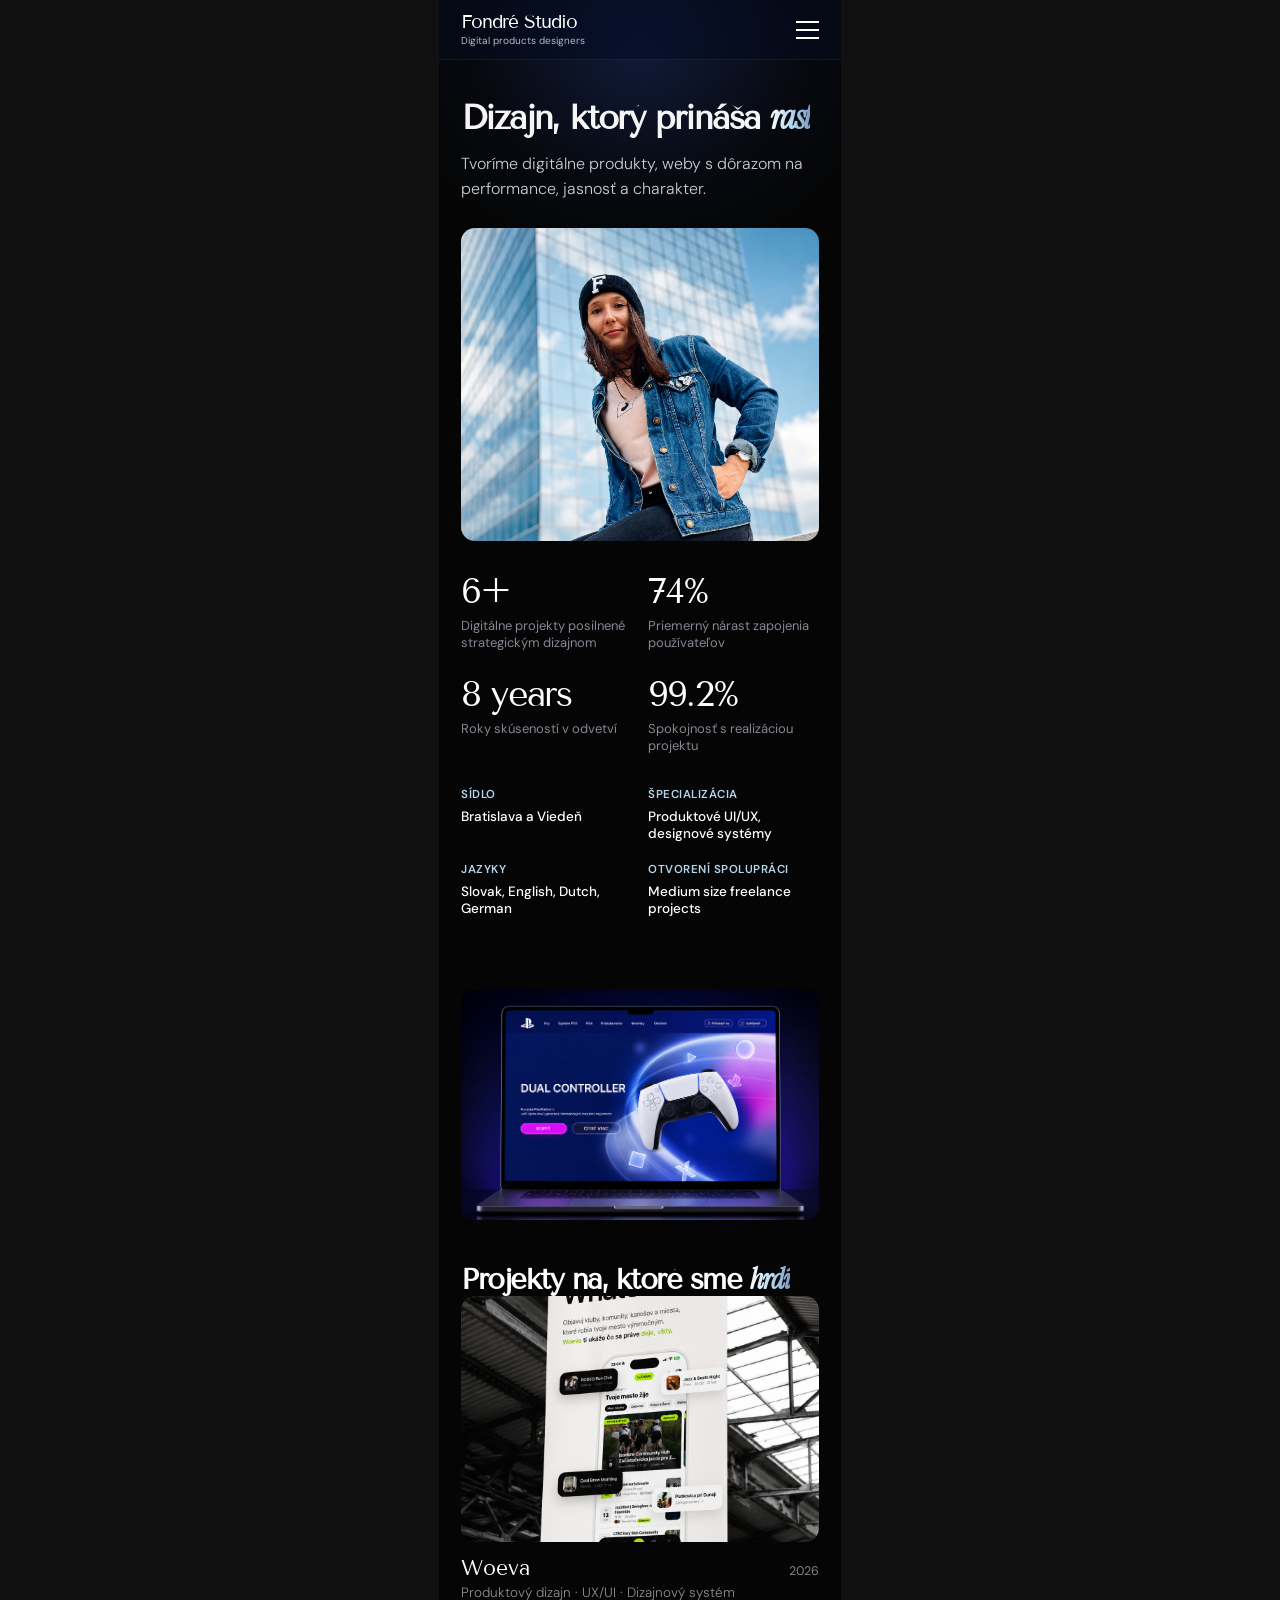
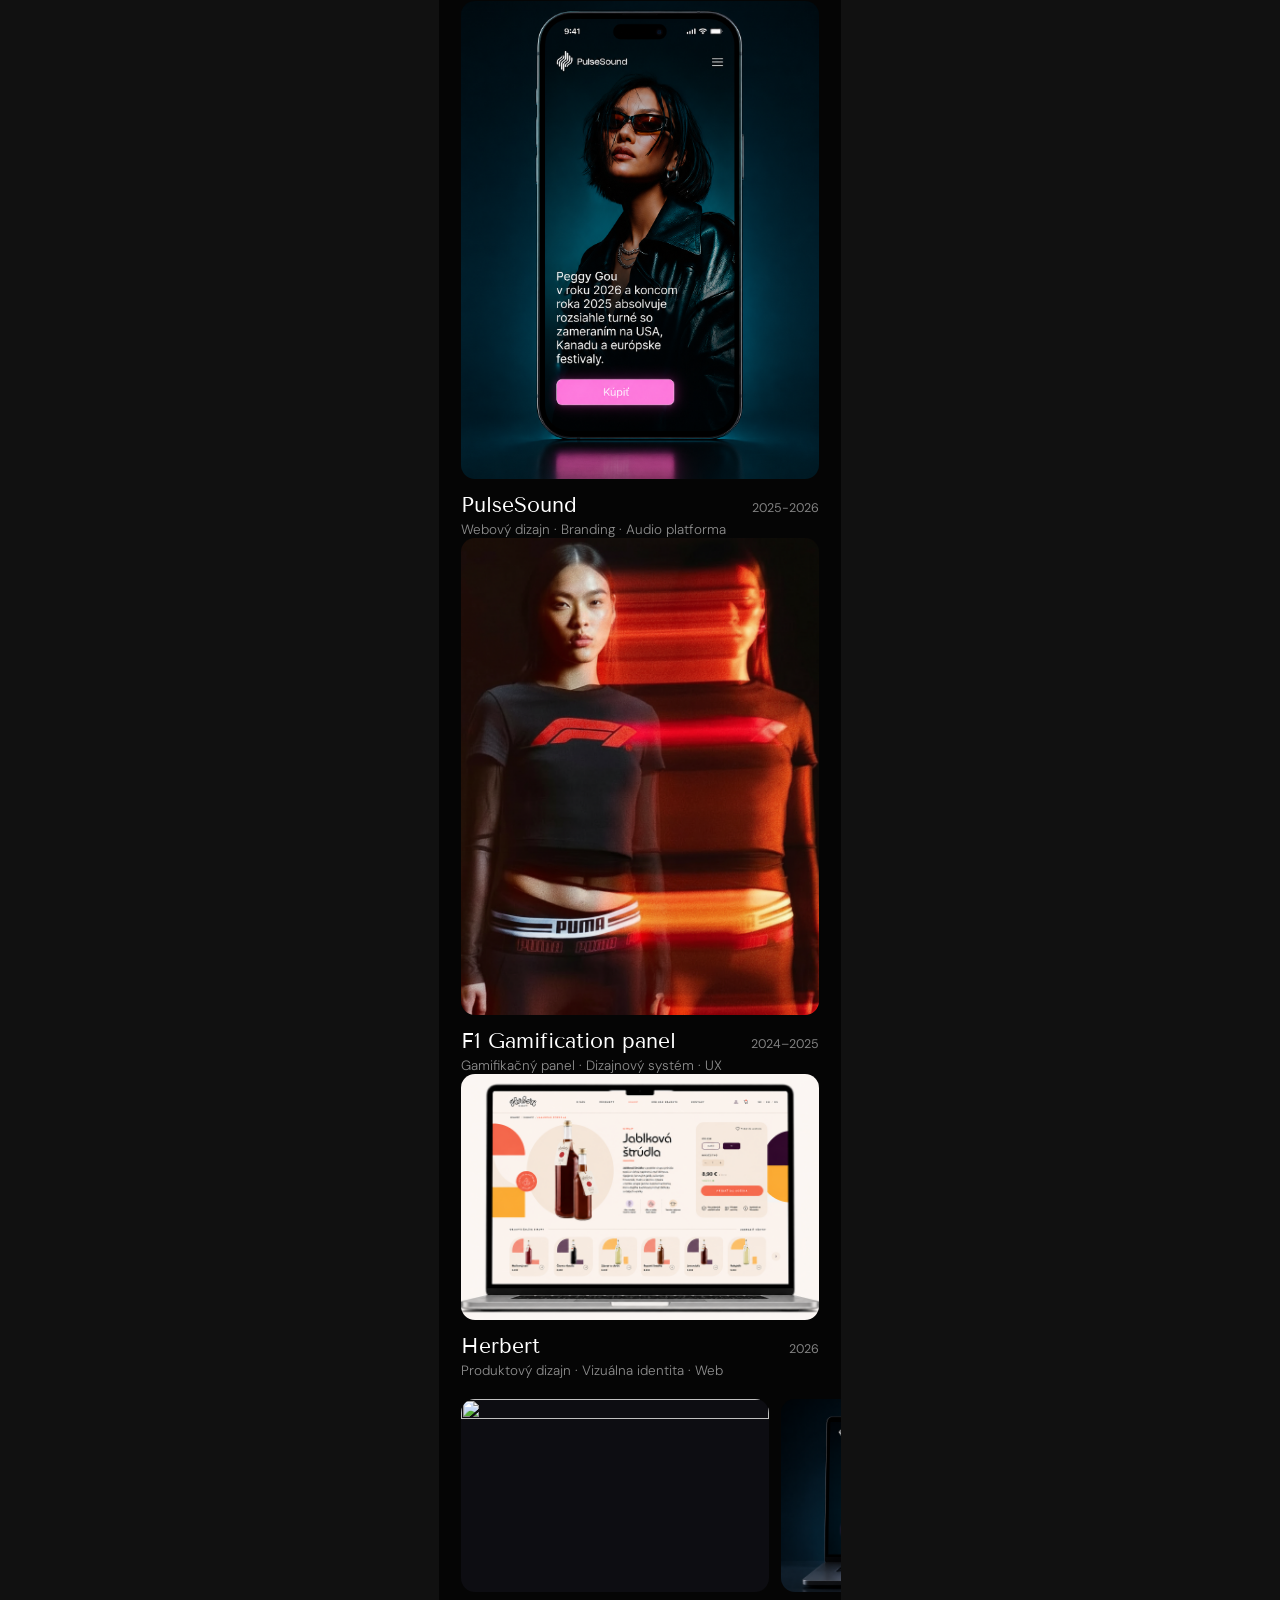
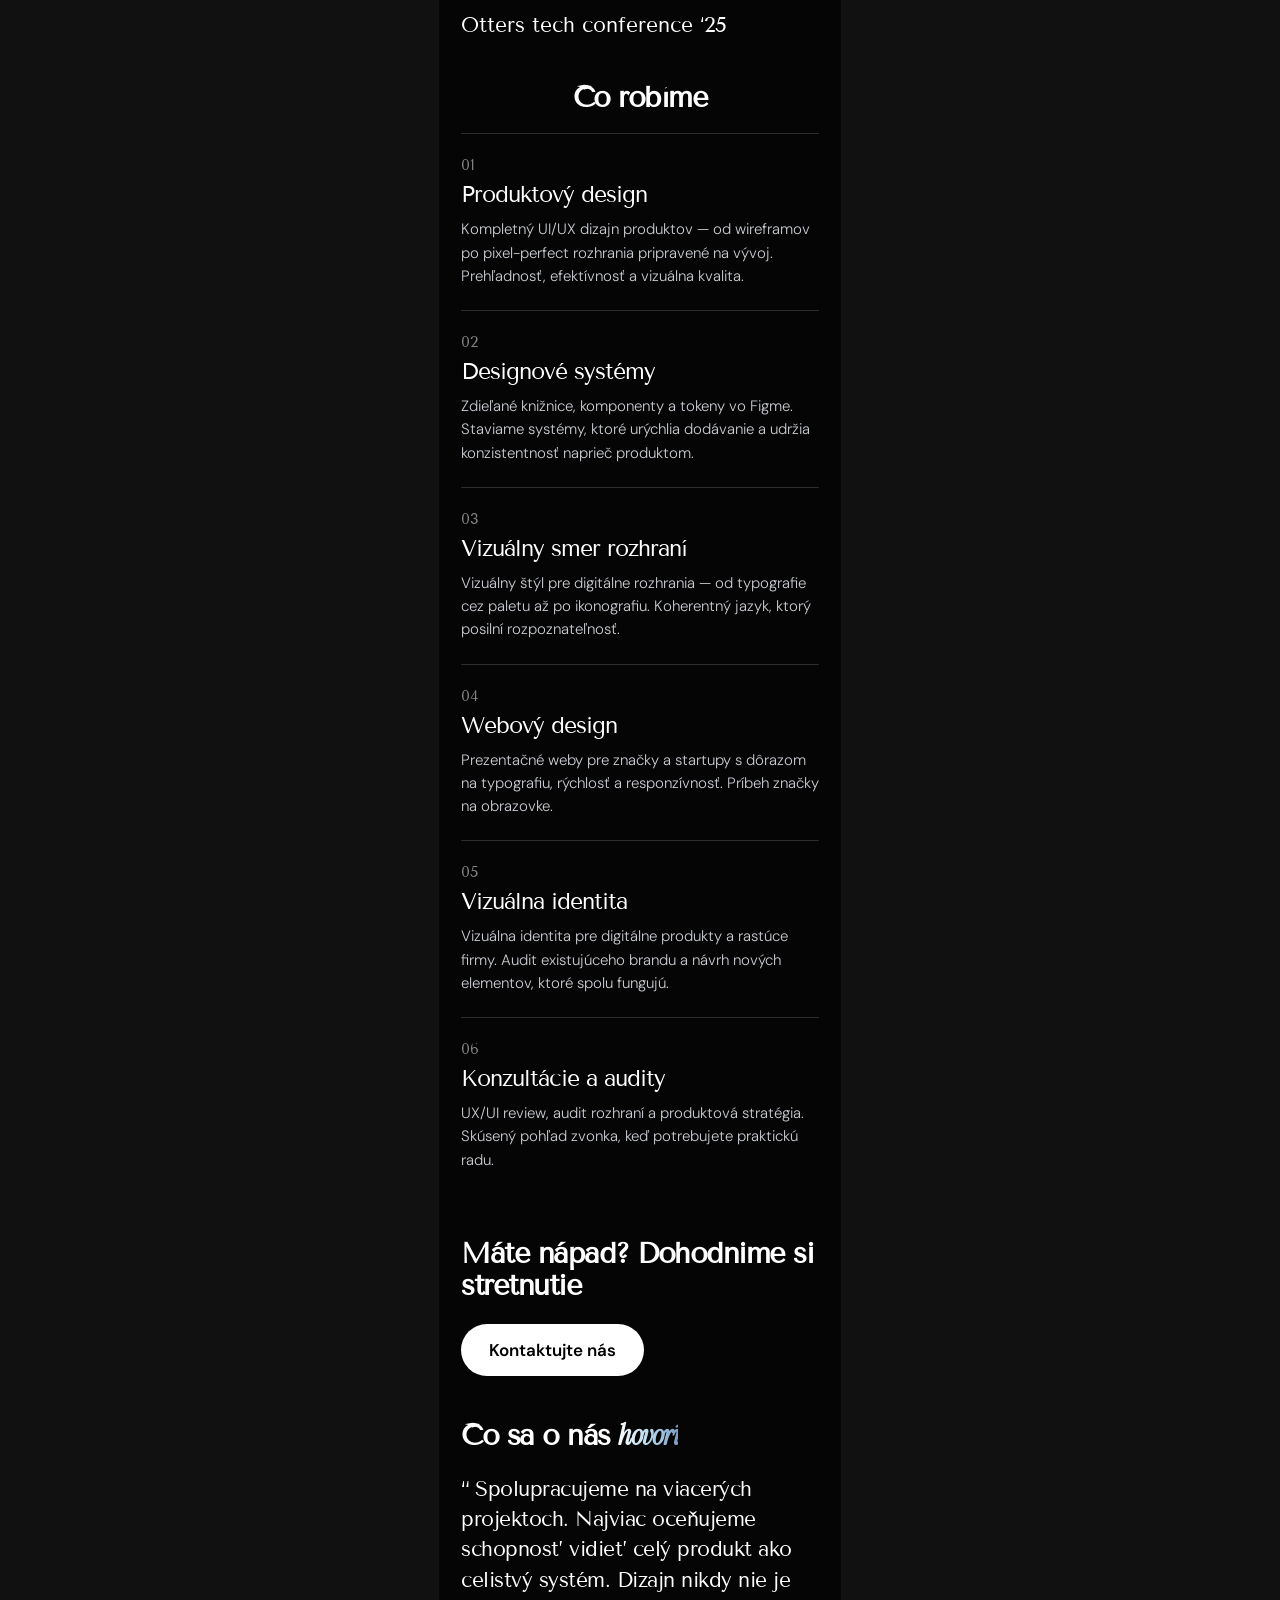
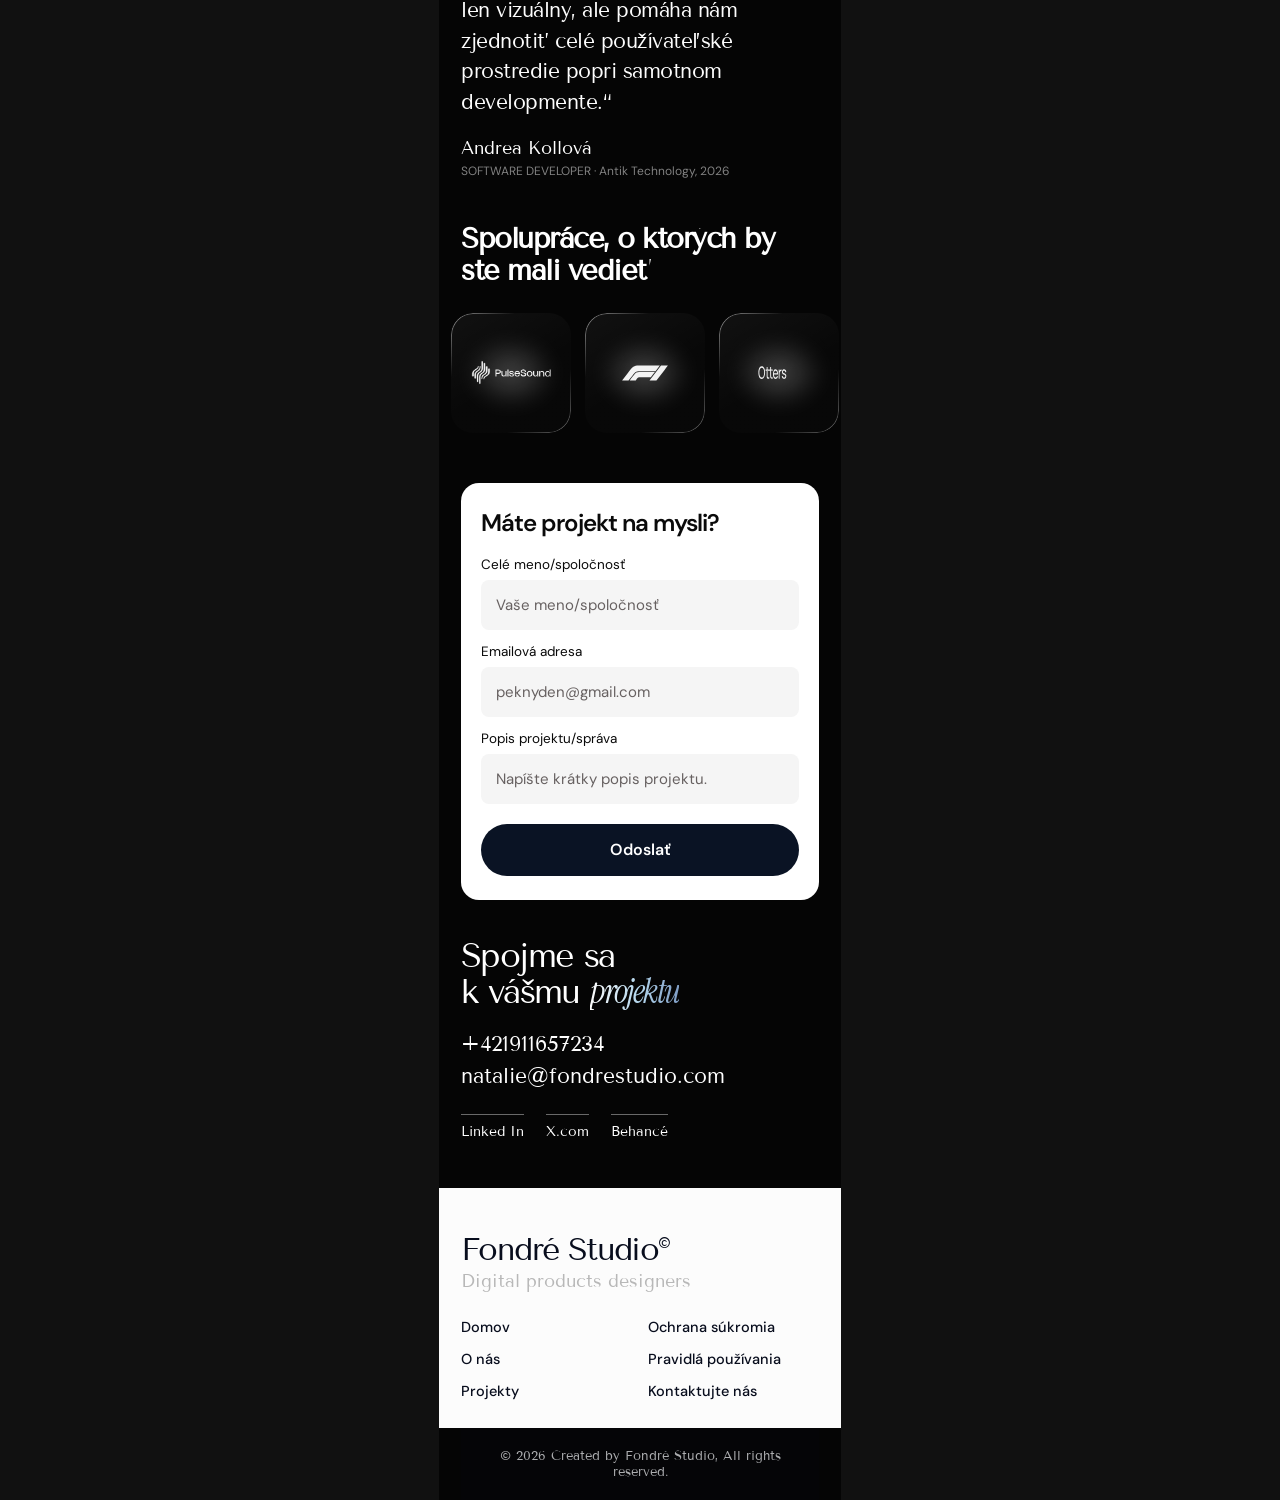
==== m-home.html @ 281edc8a "Fix footer black gradient + triangle (match base bg to glow edge #080d1d); add 5 standalone mobile s" ====
<!doctype html>
<html lang="sk"><head>
<meta charset="utf-8" /><title>Hlavný page — mobile</title>
<link rel="stylesheet" href="mframe.css">
</head><body>
<div class="mframe" id="cap">

  <div class="mnav">
    <a class="mnav-logo" href="#"><b>Fondré Studio</b><small>Digital products designers</small></a>
    <button class="mnav-burger"><span></span><span></span><span></span></button>
  </div>

  <div class="m-wrap">
    <section class="m-hero m-sec">
      <h1 class="m-h1">Dizajn, ktorý prináša <span class="m-grad">rast</span></h1>
      <p class="m-lead">Tvoríme digitálne produkty, weby s dôrazom na performance, jasnosť a charakter.</p>
      <img class="m-hero-photo" src="assets/hero_foto.png" alt="" style="object-position:60% 50%">
      <div class="m-stats">
        <div class="m-stat"><div class="num">6+</div><div class="lbl">Digitálne projekty posilnené strategickým dizajnom</div></div>
        <div class="m-stat"><div class="num">74%</div><div class="lbl">Priemerný nárast zapojenia používateľov</div></div>
        <div class="m-stat"><div class="num">8 years</div><div class="lbl">Roky skúseností v odvetví</div></div>
        <div class="m-stat"><div class="num">99.2%</div><div class="lbl">Spokojnosť s realizáciou projektu</div></div>
      </div>
      <div class="m-facts">
        <div><div class="k">SÍDLO</div><div class="v">Bratislava a Viedeň</div></div>
        <div><div class="k">ŠPECIALIZÁCIA</div><div class="v">Produktové UI/UX, designové systémy</div></div>
        <div><div class="k">JAZYKY</div><div class="v">Slovak, English, Dutch, German</div></div>
        <div><div class="k">OTVORENÍ SPOLUPRÁCI</div><div class="v">Medium size freelance projects</div></div>
      </div>
    </section>

    <section class="m-sec" style="padding-top:0">
      <div class="m-proj"><div class="media" style="aspect-ratio:1754/1134"><img src="assets/proj_bg_rect7.png" alt=""></div></div>
    </section>

    <section class="m-sec" style="padding-top:0">
      <h2 class="m-h2">Projekty na, ktoré sme <span class="m-grad">hrdí</span></h2>
      <a class="m-proj"><div class="media"><img src="assets/proj_rect19.png" alt=""></div>
        <div class="row"><span class="ttl">Woeva</span><span class="yr">2026</span></div><div class="sub">Produktový dizajn · UX/UI · Dizajnový systém</div></a>
      <a class="m-proj tall"><div class="media"><img src="assets/proj_rect8.png" alt=""></div>
        <div class="row"><span class="ttl">PulseSound</span><span class="yr">2025-2026</span></div><div class="sub">Webový dizajn · Branding · Audio platforma</div></a>
      <a class="m-proj tall"><div class="media"><img src="assets/proj_woeva2.png" alt=""></div>
        <div class="row"><span class="ttl">F1 Gamification panel</span><span class="yr">2024–2025</span></div><div class="sub">Gamifikačný panel · Dizajnový systém · UX</div></a>
      <a class="m-proj"><div class="media"><img src="assets/proj_rect9.png" alt=""></div>
        <div class="row"><span class="ttl">Herbert</span><span class="yr">2026</span></div><div class="sub">Produktový dizajn · Vizuálna identita · Web</div></a>
      <div class="m-slider">
        <div class="m-slide"><img src="assets/carousel_1.png" alt=""></div>
        <div class="m-slide"><img src="assets/carousel_2.png" alt=""></div>
        <div class="m-slide"><img src="assets/carousel_3.png" alt=""></div>
      </div>
      <div class="m-proj" style="margin-top:14px"><div class="row"><span class="ttl">Otters tech conference ‘25</span></div></div>
    </section>

    <section class="m-sec" style="padding-top:0">
      <h2 class="m-h2" style="text-align:center">Čo robíme</h2>
      <div style="margin-top:20px">
        <div class="m-serv"><div class="no">01</div><h4>Produktový design</h4><p>Kompletný UI/UX dizajn produktov — od wireframov po pixel-perfect rozhrania pripravené na vývoj. Prehľadnosť, efektívnosť a vizuálna kvalita.</p></div>
        <div class="m-serv"><div class="no">02</div><h4>Designové systémy</h4><p>Zdieľané knižnice, komponenty a tokeny vo Figme. Staviame systémy, ktoré urýchlia dodávanie a udržia konzistentnosť naprieč produktom.</p></div>
        <div class="m-serv"><div class="no">03</div><h4>Vizuálny smer rozhraní</h4><p>Vizuálny štýl pre digitálne rozhrania — od typografie cez paletu až po ikonografiu. Koherentný jazyk, ktorý posilní rozpoznateľnosť.</p></div>
        <div class="m-serv"><div class="no">04</div><h4>Webový design</h4><p>Prezentačné weby pre značky a startupy s dôrazom na typografiu, rýchlosť a responzívnosť. Príbeh značky na obrazovke.</p></div>
        <div class="m-serv"><div class="no">05</div><h4>Vizuálna identita</h4><p>Vizuálna identita pre digitálne produkty a rastúce firmy. Audit existujúceho brandu a návrh nových elementov, ktoré spolu fungujú.</p></div>
        <div class="m-serv"><div class="no">06</div><h4>Konzultácie a audity</h4><p>UX/UI review, audit rozhraní a produktová stratégia. Skúsený pohľad zvonka, keď potrebujete praktickú radu.</p></div>
      </div>
    </section>

    <section class="m-sec" style="padding-top:0">
      <h2 class="m-h2">Máte nápad? Dohodnime si stretnutie</h2>
      <a class="m-cta">Kontaktujte nás</a>
    </section>

    <section class="m-sec" style="padding-top:0">
      <h2 class="m-h2">Čo sa o nás <span class="m-grad">hovorí</span></h2>
      <div class="m-quote">“ Spolupracujeme na viacerých projektoch. Najviac oceňujeme schopnosť vidieť celý produkt ako celistvý systém. Dizajn nikdy nie je len vizuálny, ale pomáha nám zjednotiť celé používateľské prostredie popri samotnom developmente.“</div>
      <div class="m-author">Andrea Kollová</div>
      <div class="m-role">SOFTWARE DEVELOPER · Antik Technology, 2026</div>
    </section>

    <section class="m-sec" style="padding-top:0">
      <h2 class="m-h2">Spolupráce, o ktorých by ste mali vedieť</h2>
      <div class="m-marquee"><div class="row">
        <div class="m-mcard"><img src="assets/marquee_pulsesound.png"></div>
        <div class="m-mcard"><img src="assets/f1_logo.svg"></div>
        <div class="m-mcard"><img src="assets/otters_logo.svg"></div>
        <div class="m-mcard"><img src="assets/vector_logo.svg"></div>
        <div class="m-mcard"><img src="assets/frame3751.svg"></div>
      </div></div>
    </section>

    <div class="m-form">
      <h3>Máte projekt na mysli?</h3>
      <label>Celé meno/spoločnosť</label><input value="Vaše meno/spoločnosť">
      <label>Emailová adresa</label><input value="peknyden@gmail.com">
      <label>Popis projektu/správa</label><input value="Napíšte krátky popis projektu.">
      <button>Odoslať</button>
    </div>
    <div class="m-connect">
      <div class="big">Spojme sa<br>k vášmu <span class="m-grad">projektu</span></div>
      <div class="info">+421911657234<br>natalie@fondrestudio.com</div>
      <div class="socials"><span>Linked In</span><span>X.com</span><span>Behancé</span></div>
    </div>
    <div class="m-foot">
      <div class="brand">Fondré Studio<small>©</small></div>
      <div class="tagf">Digital products designers</div>
      <div class="links"><span>Domov</span><span>Ochrana súkromia</span><span>O nás</span><span>Pravidlá používania</span><span>Projekty</span><span>Kontaktujte nás</span></div>
    </div>
    <div class="m-copy">© 2026 Created by Fondré Studio, All rights reserved.</div>
  </div>
</div>
</body></html>
---- mframe.css ----
/* ===== Fondré Studio — standalone mobile frames (iPhone 17, 402px) for Figma capture ===== */
@import url('https://fonts.googleapis.com/css2?family=Tenor+Sans&family=Instrument+Serif:ital@0;1&family=DM+Sans:opsz,wght@9..40,300;9..40,400;9..40,500;9..40,600;9..40,700&family=Inter:wght@400;500&display=swap');
*{margin:0;padding:0;box-sizing:border-box}
body{background:#111;display:flex;justify-content:center}
.mframe{width:402px;position:relative;overflow:hidden;background:#050505;color:#fff;-webkit-font-smoothing:antialiased}
.mframe::before{content:"";position:absolute;top:-110px;left:50%;transform:translateX(-50%);width:150%;height:520px;
  background:radial-gradient(60% 60% at 50% 30%,rgba(30,54,120,.45),rgba(16,27,63,.18) 45%,transparent 72%);pointer-events:none;z-index:0}
.m-wrap{position:relative;z-index:1;padding:0 22px}
.m-sec{padding:44px 0}
.m-eyebrow{font-family:'DM Sans',sans-serif;font-weight:600;font-size:12px;letter-spacing:1px;color:#b3d6ed;text-transform:uppercase;margin-bottom:14px}
.m-h1{font-family:'Tenor Sans',serif;font-size:34px;color:#f5f5f5;letter-spacing:-1.6px;line-height:1.06;overflow-wrap:break-word}
.m-h2{font-family:'Tenor Sans',serif;font-size:29px;color:#fff;letter-spacing:-1.5px;line-height:1.1;overflow-wrap:break-word}
.m-h3{font-family:'Tenor Sans',serif;font-size:22px;color:#fff;letter-spacing:-1px;overflow-wrap:break-word}
.m-lead{font-family:'DM Sans',sans-serif;font-weight:300;color:#c9ccd2;font-size:16px;line-height:1.55;margin-top:16px}
.m-p{font-family:'DM Sans',sans-serif;font-weight:300;color:#d9dada;font-size:15px;line-height:1.6}
.m-grad{font-family:'Instrument Serif',serif;font-style:italic;text-decoration:underline;text-underline-offset:2px;
  background:linear-gradient(90deg,#fdfdfd,#b3d6ed 55%,#7f9dc4);-webkit-background-clip:text;background-clip:text;color:transparent}

/* navbar */
.mnav{display:flex;height:60px;align-items:center;justify-content:space-between;padding:0 22px;position:relative;z-index:3;
  background:rgba(7,12,28,.55);backdrop-filter:blur(16px) saturate(150%);-webkit-backdrop-filter:blur(16px) saturate(150%);border-bottom:1px solid rgba(255,255,255,.07)}
.mnav-logo{display:block;line-height:1;text-decoration:none}
.mnav-logo b{font-family:'Tenor Sans',serif;font-weight:400;font-size:19px;color:#fff;letter-spacing:-1px;display:block}
.mnav-logo small{font-family:'DM Sans',sans-serif;font-size:10px;color:#b8b8b8}
.mnav-burger{width:34px;height:34px;background:none;border:none;display:flex;flex-direction:column;justify-content:center;align-items:flex-end;gap:6px}
.mnav-burger span{display:block;height:2px;width:23px;background:#fff}

/* hero */
.m-hero{padding-top:40px}
.m-hero-photo{width:100%;aspect-ratio:709/620;object-fit:cover;border-radius:14px;margin-top:26px;display:block}
.m-stats{display:grid;grid-template-columns:1fr 1fr;gap:24px 16px;margin-top:32px}
.m-stat .num{font-family:'Tenor Sans',serif;font-size:36px;color:#fff;letter-spacing:-1.8px;line-height:1}
.m-stat .lbl{font-family:'DM Sans',sans-serif;font-size:13px;color:#848792;line-height:1.35;margin-top:8px}
.m-facts{display:grid;grid-template-columns:1fr 1fr;gap:20px 16px;margin-top:32px}
.m-facts .k{font-family:'DM Sans',sans-serif;font-weight:600;font-size:11.5px;color:#b3d6ed;letter-spacing:.5px}
.m-facts .v{font-family:'DM Sans',sans-serif;font-weight:500;font-size:13.5px;color:#fff;margin-top:6px}

/* project cards */
.m-proj{margin-top:44px}
.m-proj:first-of-type{margin-top:28px}
.m-proj .media{width:100%;border-radius:14px;overflow:hidden;background:#0d0d12;aspect-ratio:16/11}
.m-proj.tall .media{aspect-ratio:3/4}
.m-proj .media img{width:100%;height:100%;object-fit:cover;display:block}
.m-proj .row{display:flex;justify-content:space-between;align-items:baseline;margin-top:13px;gap:12px}
.m-proj .ttl{font-family:'Tenor Sans',serif;font-size:21px;color:#fff}
.m-proj .yr{font-family:'DM Sans',sans-serif;font-size:12.5px;color:rgba(255,255,255,.5);white-space:nowrap}
.m-proj .sub{font-family:'DM Sans',sans-serif;font-weight:300;font-size:13.5px;color:rgba(255,255,255,.55);margin-top:3px}

/* slider */
.m-slider{display:flex;gap:12px;overflow-x:auto;margin:20px -22px 0;padding:0 22px 6px}
.m-slide{flex:0 0 86%;border-radius:14px;overflow:hidden;background:#0d0d12}
.m-slide img{width:100%;display:block;aspect-ratio:16/10;object-fit:cover}

/* chips */
.m-chips{display:flex;gap:10px;flex-wrap:wrap;margin-top:22px}
.m-chip{font-family:'DM Sans',sans-serif;font-weight:500;font-size:15px;padding:9px 18px;border:1px solid rgba(255,255,255,.5);border-radius:30px;color:#fff;background:transparent}
.m-chip.on{background:#fff;color:#0a1324;border-color:#fff}

/* services */
.m-serv{border-top:1px solid rgba(255,255,255,.16);padding:22px 0}
.m-serv .no{font-family:'Tenor Sans',serif;font-size:15px;color:rgba(255,255,255,.5)}
.m-serv h4{font-family:'Tenor Sans',serif;font-weight:400;font-size:23px;color:#fff;letter-spacing:-1px;margin:6px 0 10px}
.m-serv p{font-family:'DM Sans',sans-serif;font-weight:300;font-size:15px;color:#c9ccd2;line-height:1.55}

/* cta / quote / tags */
.m-cta{display:inline-flex;align-items:center;justify-content:center;background:#fff;color:#000;font-family:'DM Sans',sans-serif;font-weight:600;font-size:17px;border-radius:30px;padding:15px 28px;margin-top:22px;text-decoration:none}
.m-quote{font-family:'Tenor Sans',serif;font-size:21px;color:#fdfdfd;line-height:1.45;letter-spacing:-.5px;margin-top:22px}
.m-author{font-family:'Tenor Sans',serif;font-size:18px;color:#fff;margin-top:20px}
.m-role{font-family:'DM Sans',sans-serif;font-size:12px;color:rgba(253,253,253,.5);margin-top:4px}
.m-tags{display:flex;flex-wrap:wrap;gap:9px;margin-top:16px}
.tag{display:inline-flex;align-items:center;padding:8px 15px;border:1px solid rgba(255,255,255,.2);border-radius:20px;font-family:'DM Sans',sans-serif;font-size:15px;color:#fff}

/* marquee (static row) */
.m-marquee{overflow:hidden;margin:26px -22px 0}
.m-marquee .row{display:flex;gap:14px;padding-left:12px}
.m-mcard{position:relative;width:120px;height:120px;border-radius:22px;flex:0 0 auto;display:flex;align-items:center;justify-content:center;overflow:hidden;
  background:linear-gradient(150deg,rgba(255,255,255,.05),rgba(255,255,255,.012) 55%)}
.m-mcard::after{content:"";position:absolute;left:50%;top:50%;width:92px;height:70px;transform:translate(-50%,-50%);border-radius:50%;
  background:radial-gradient(ellipse,rgba(255,255,255,.26),transparent 70%);filter:blur(10px)}
.m-mcard::before{content:"";position:absolute;inset:0;border-radius:inherit;padding:1px;
  background:linear-gradient(135deg,rgba(255,255,255,.55) 0%,rgba(255,255,255,0) 27%,rgba(255,255,255,0) 73%,rgba(255,255,255,.4) 100%);
  -webkit-mask:linear-gradient(#000 0 0) content-box,linear-gradient(#000 0 0);-webkit-mask-composite:xor;mask-composite:exclude}
.m-mcard img{position:relative;z-index:1;max-width:80px;max-height:28px;object-fit:contain;opacity:.95}

/* experience rows */
.m-exp{margin-top:16px}
.m-exp .r{display:flex;justify-content:space-between;gap:12px;padding:11px 0;border-bottom:1px solid rgba(255,255,255,.14);font-family:'Inter',sans-serif;font-size:13.5px}
.m-exp .r:first-child{border-top:1px solid rgba(255,255,255,.14)}
.m-exp .r span:first-child{color:rgba(255,255,255,.85)}
.m-exp .r span:last-child{color:rgba(255,255,255,.45);white-space:nowrap;text-align:right}

/* offline grid */
.m-offline{display:grid;grid-template-columns:1fr 1fr;gap:14px;margin-top:22px}
.m-offline figure{margin:0}
.m-offline img{width:100%;aspect-ratio:366/455;object-fit:cover;border-radius:12px;display:block}
.m-offline figcaption{font-family:'Tenor Sans',serif;font-size:16px;color:#fff;margin-top:9px}

/* contact form */
.m-form{background:#fff;border-radius:18px;padding:24px 20px;margin-top:6px}
.m-form h3{font-family:'DM Sans',sans-serif;font-weight:600;font-size:24px;color:#0a0a0a;letter-spacing:-1px;margin-bottom:18px}
.m-form label{display:block;font-family:'DM Sans',sans-serif;font-size:13.5px;color:#0a0a0a;margin:13px 0 7px}
.m-form input{width:100%;height:50px;background:#f5f5f5;border:none;border-radius:8px;padding:0 15px;font-family:'DM Sans',sans-serif;font-size:15px;color:#676161}
.m-form button{width:100%;height:52px;background:#0a1324;color:#fff;border:none;border-radius:26px;font-family:'DM Sans',sans-serif;font-weight:600;font-size:16px;margin-top:20px}
.m-connect{margin-top:38px}
.m-connect .big{font-family:'Tenor Sans',serif;font-size:34px;color:#fff;letter-spacing:-1.6px;line-height:1.05}
.m-connect .info{font-family:'Tenor Sans',serif;font-size:21px;color:#fff;margin-top:20px;line-height:1.5}
.m-connect .socials{display:flex;gap:22px;margin-top:22px}
.m-connect .socials span{font-family:'Tenor Sans',serif;font-size:14px;color:#fff;border-top:1px solid rgba(255,255,255,.4);padding-top:8px}
.m-foot{background:#fcfcfc;margin:48px -22px 0;padding:42px 22px 28px;text-align:left}
.m-foot .brand{display:block;font-family:'Tenor Sans',serif;font-size:32px;color:#080d1d;letter-spacing:-1.6px;white-space:nowrap}
.m-foot .brand small{font-size:15px;vertical-align:super}
.m-foot .tagf{font-family:'Tenor Sans',serif;font-size:18px;color:#b8b8b8;margin-top:2px}
.m-foot .links{display:grid;grid-template-columns:1fr 1fr;gap:14px 16px;margin-top:26px}
.m-foot .links span{font-family:'DM Sans',sans-serif;font-weight:500;font-size:14.5px;color:#080d1d}
.m-copy{padding:20px 22px;text-align:center;font-family:'Tenor Sans',serif;font-size:12.5px;color:#adaeb0;background:#050507}
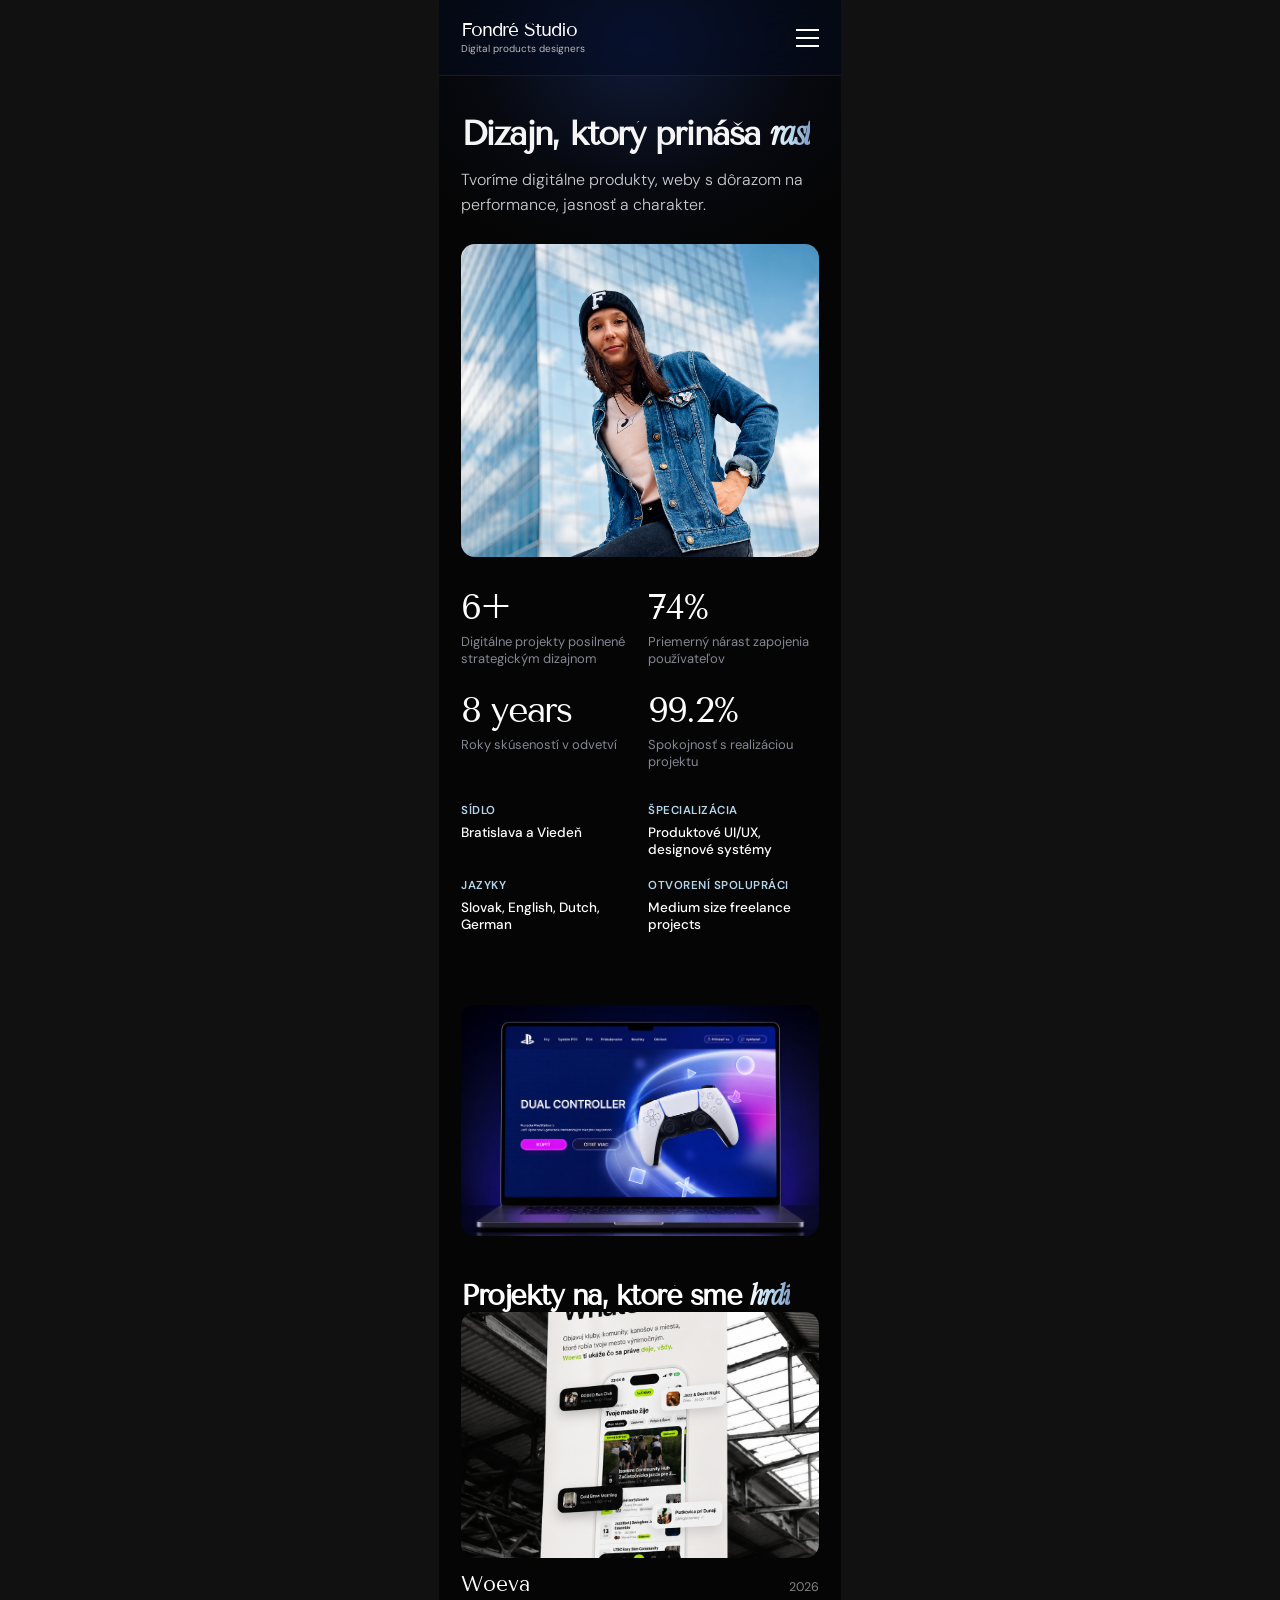
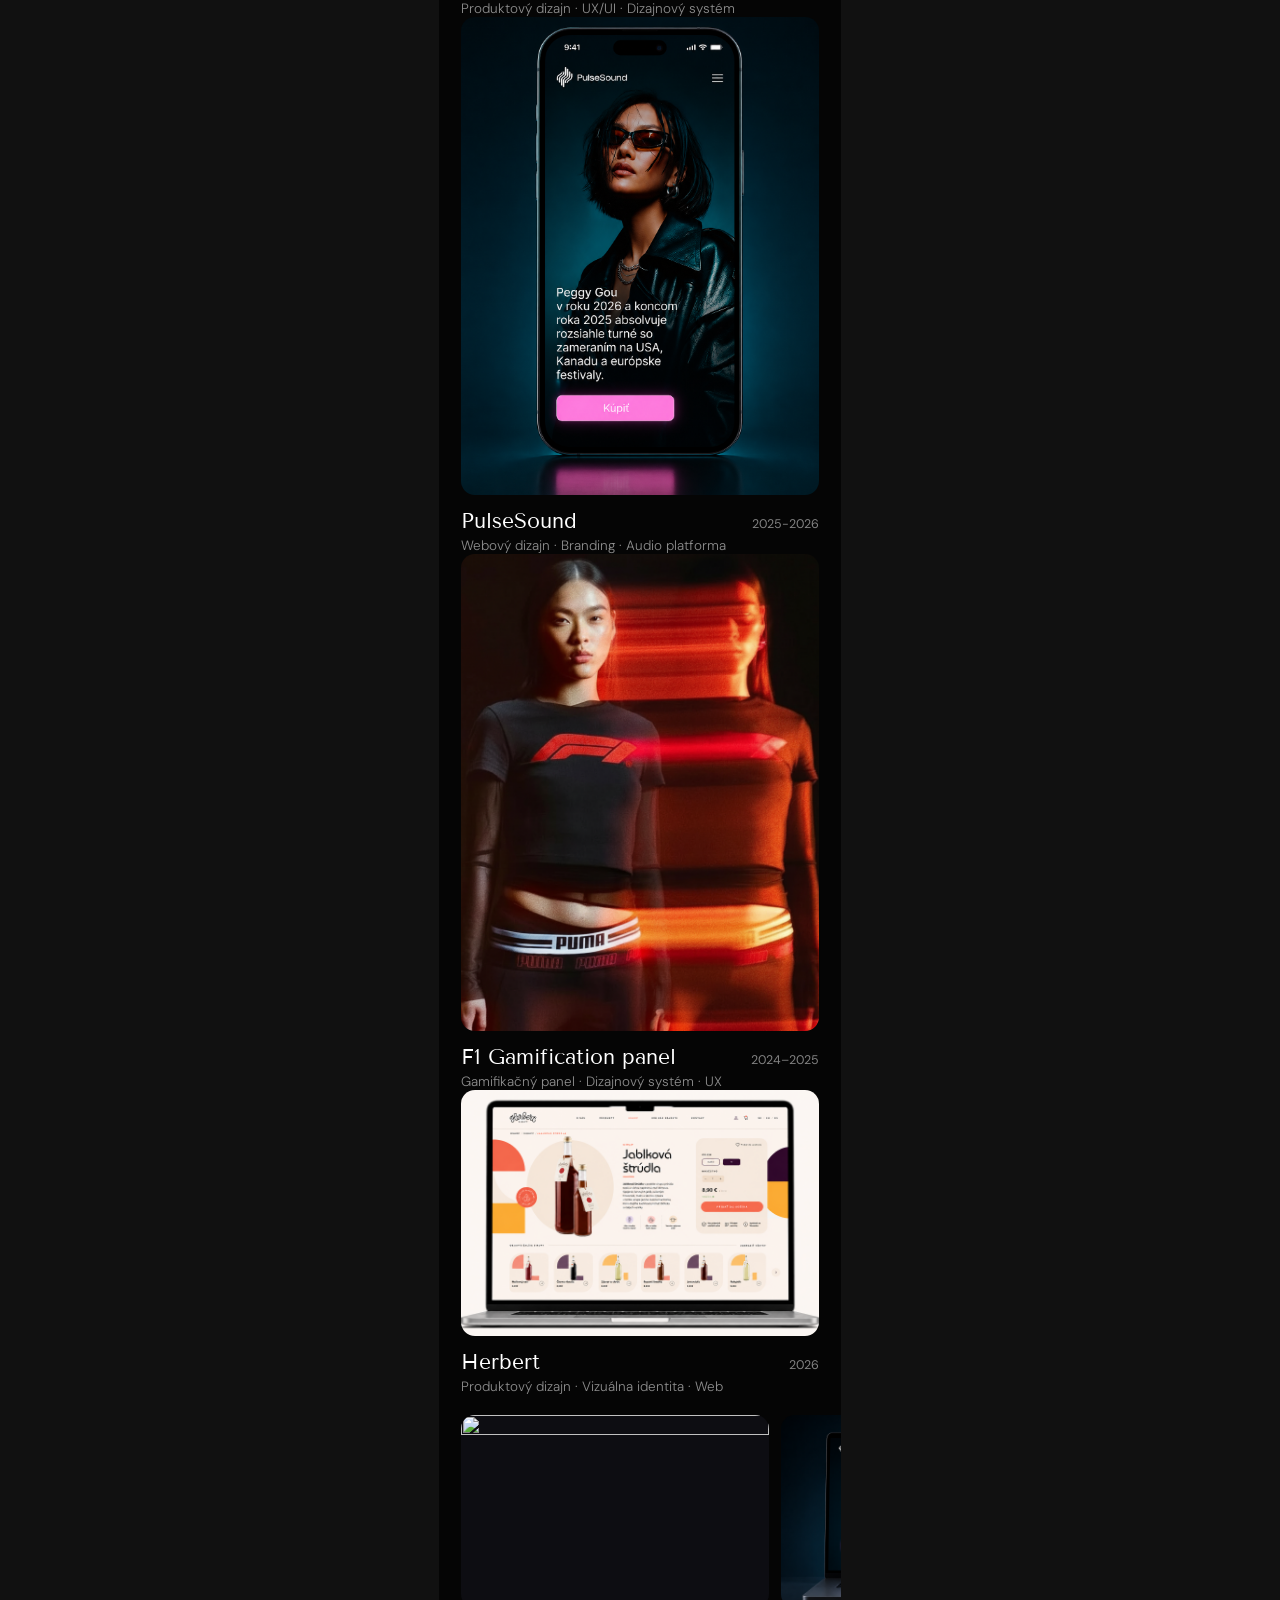
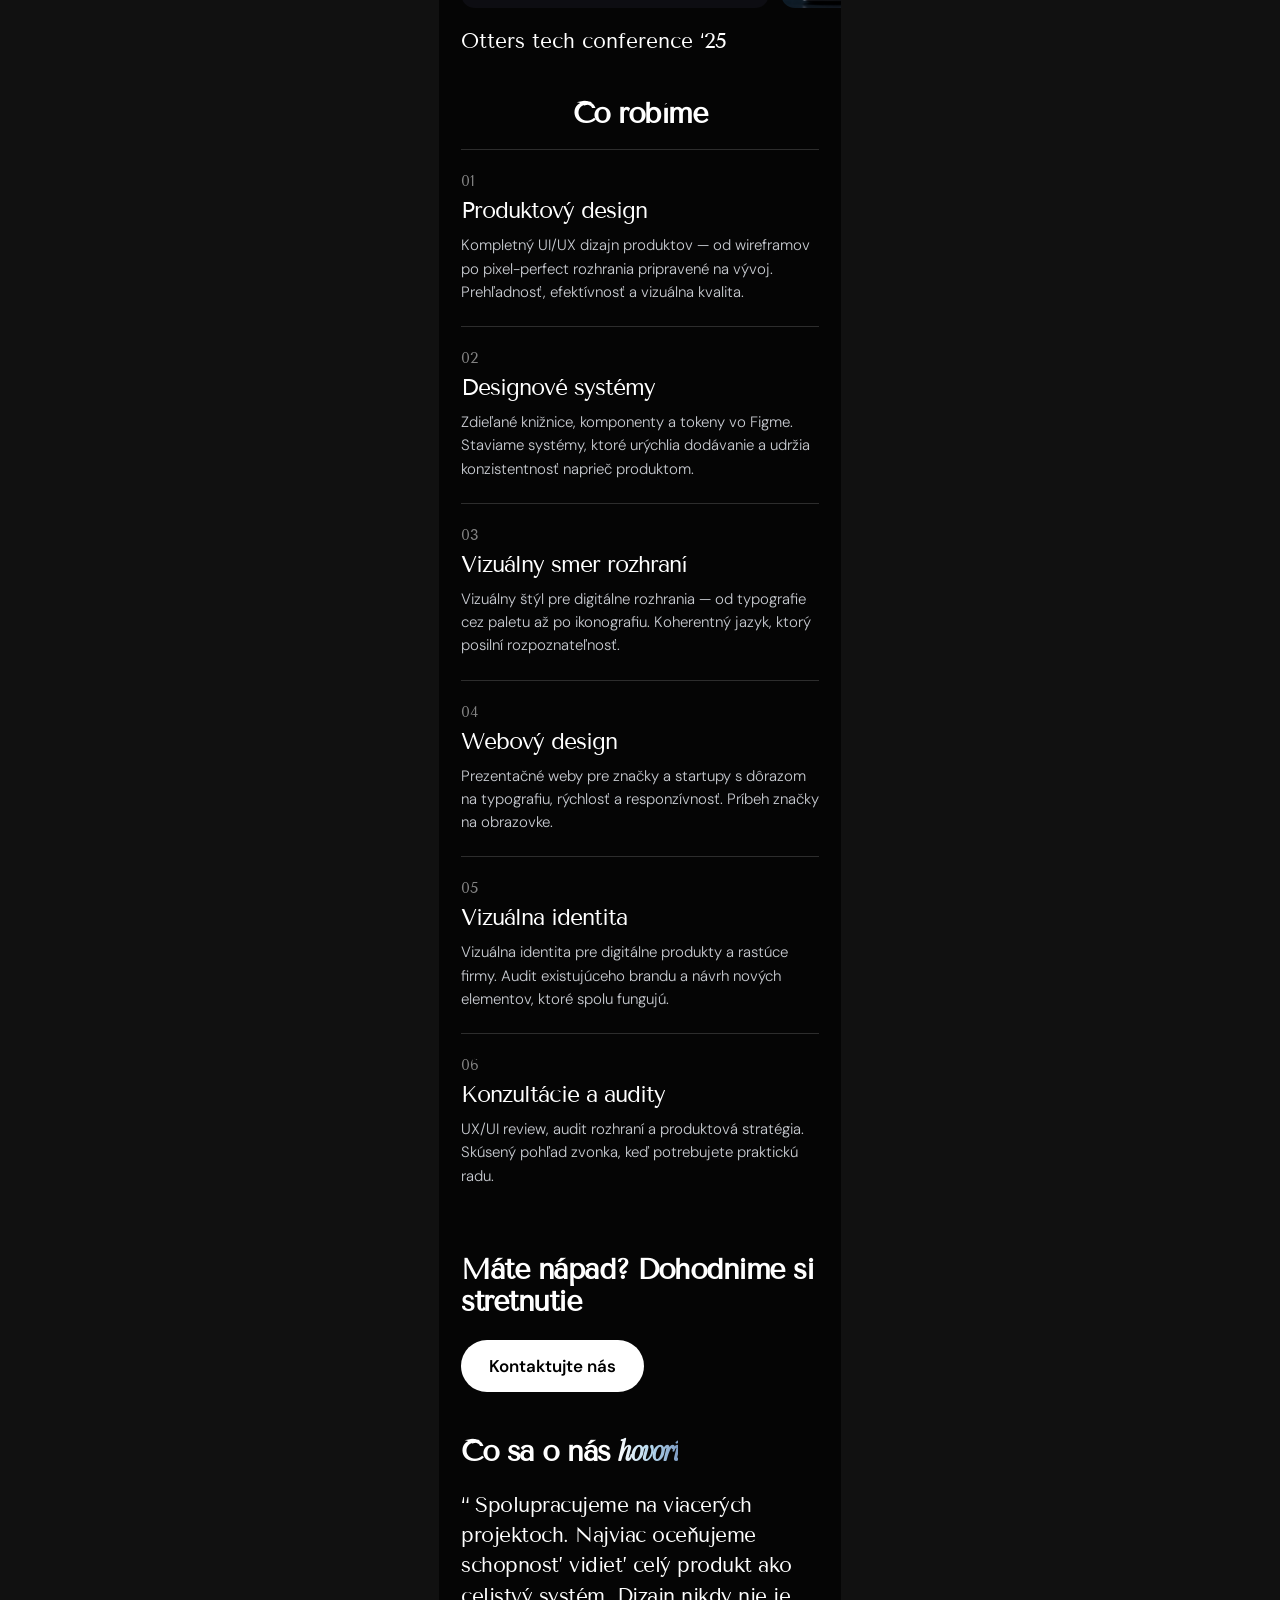
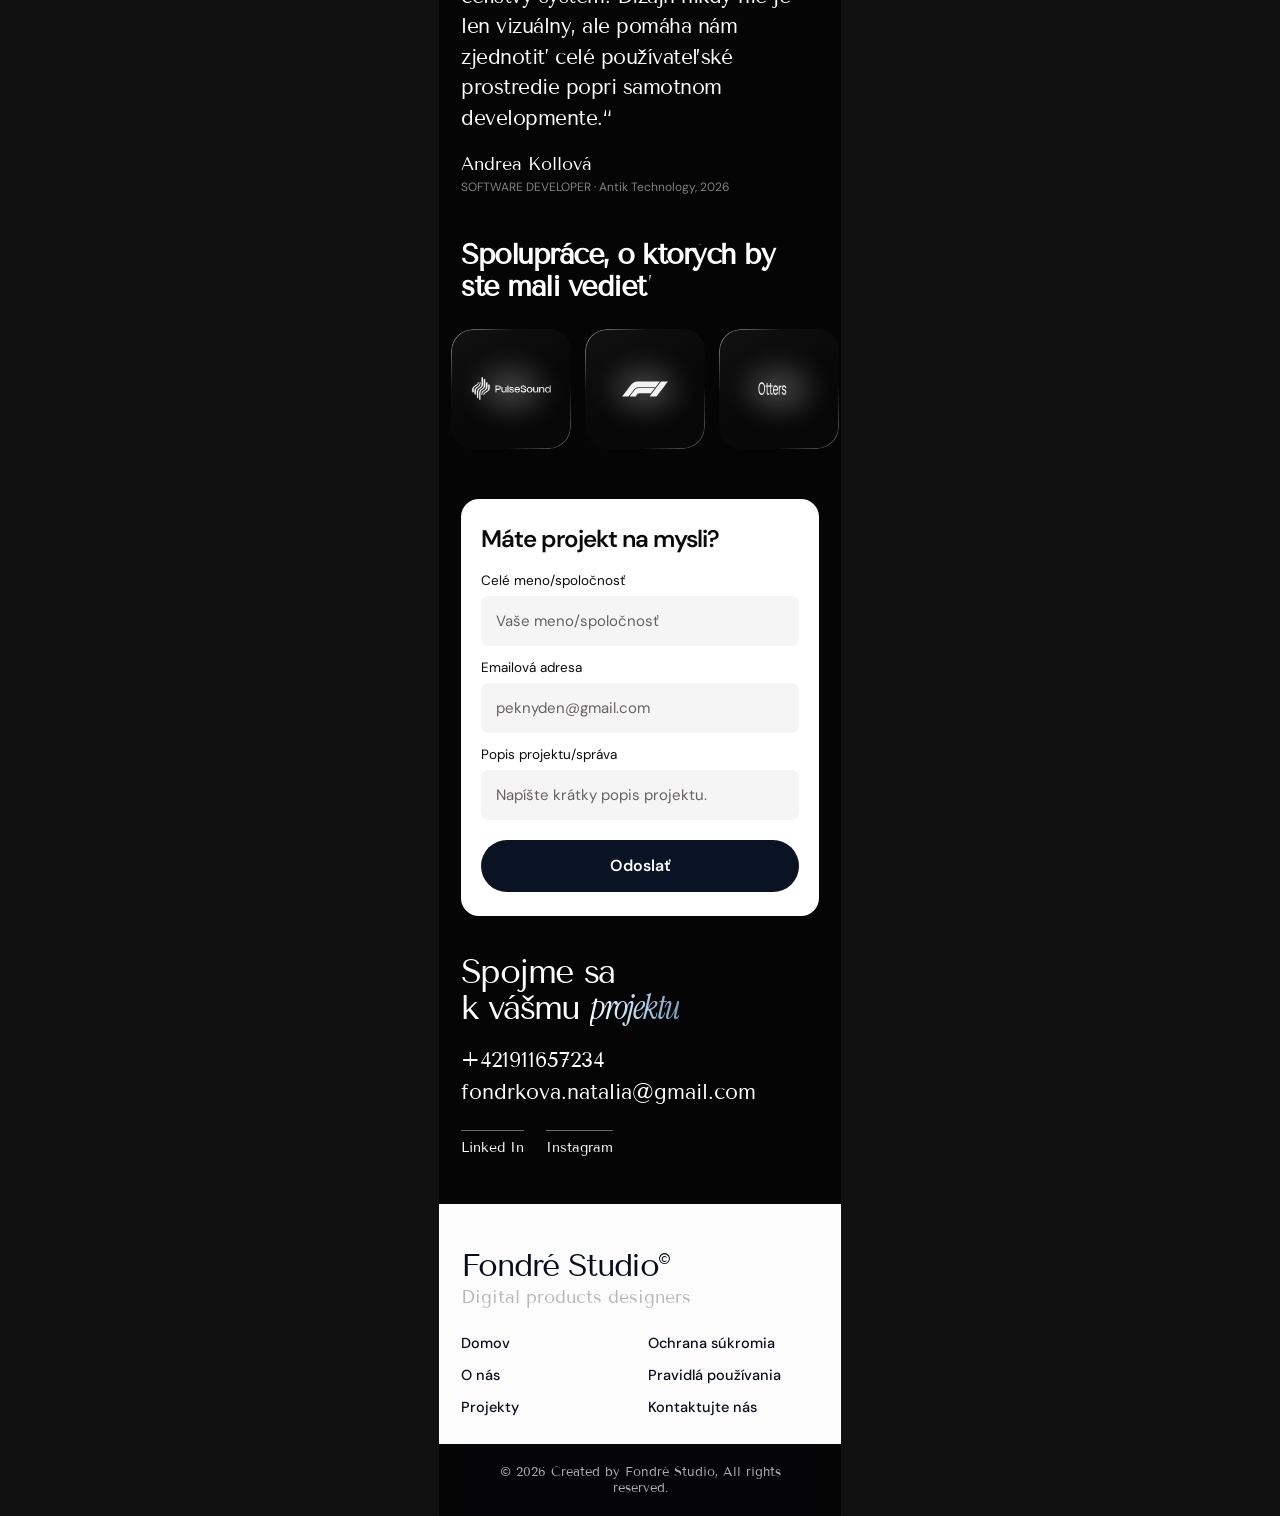
==== commit 1a133141: "Contact + socials: new email, LinkedIn/Instagram, crisp marquee logos - Change contact email to fond" ====
--- a/m-home.html
+++ b/m-home.html
@@ -95,8 +95,8 @@
     </div>
     <div class="m-connect">
       <div class="big">Spojme sa<br>k vášmu <span class="m-grad">projektu</span></div>
-      <div class="info">+421911657234<br>natalie@fondrestudio.com</div>
-      <div class="socials"><span>Linked In</span><span>X.com</span><span>Behancé</span></div>
+      <div class="info">+421911657234<br>fondrkova.natalia@gmail.com</div>
+      <div class="socials"><a href="https://www.linkedin.com/in/nat%C3%A1lia-fondrkov%C3%A1-7195a8167/" target="_blank" rel="noopener">Linked In</a><a href="https://www.instagram.com/fondu_la/" target="_blank" rel="noopener">Instagram</a></div>
     </div>
     <div class="m-foot">
       <div class="brand">Fondré Studio<small>©</small></div>
--- a/mframe.css
+++ b/mframe.css
@@ -17,7 +17,7 @@
   background:linear-gradient(90deg,#fdfdfd,#b3d6ed 55%,#7f9dc4);-webkit-background-clip:text;background-clip:text;color:transparent}
 
 /* navbar */
-.mnav{display:flex;height:60px;align-items:center;justify-content:space-between;padding:0 22px;position:relative;z-index:3;
+.mnav{display:flex;height:76px;align-items:center;justify-content:space-between;padding:0 22px;position:relative;z-index:3;
   background:rgba(7,12,28,.55);backdrop-filter:blur(16px) saturate(150%);-webkit-backdrop-filter:blur(16px) saturate(150%);border-bottom:1px solid rgba(255,255,255,.07)}
 .mnav-logo{display:block;line-height:1;text-decoration:none}
 .mnav-logo b{font-family:'Tenor Sans',serif;font-weight:400;font-size:19px;color:#fff;letter-spacing:-1px;display:block}
@@ -105,7 +105,7 @@
 .m-connect .big{font-family:'Tenor Sans',serif;font-size:34px;color:#fff;letter-spacing:-1.6px;line-height:1.05}
 .m-connect .info{font-family:'Tenor Sans',serif;font-size:21px;color:#fff;margin-top:20px;line-height:1.5}
 .m-connect .socials{display:flex;gap:22px;margin-top:22px}
-.m-connect .socials span{font-family:'Tenor Sans',serif;font-size:14px;color:#fff;border-top:1px solid rgba(255,255,255,.4);padding-top:8px}
+.m-connect .socials span,.m-connect .socials a{font-family:'Tenor Sans',serif;font-size:14px;color:#fff;border-top:1px solid rgba(255,255,255,.4);padding-top:8px;text-decoration:none}
 .m-foot{background:#fcfcfc;margin:48px -22px 0;padding:42px 22px 28px;text-align:left}
 .m-foot .brand{display:block;font-family:'Tenor Sans',serif;font-size:32px;color:#080d1d;letter-spacing:-1.6px;white-space:nowrap}
 .m-foot .brand small{font-size:15px;vertical-align:super}
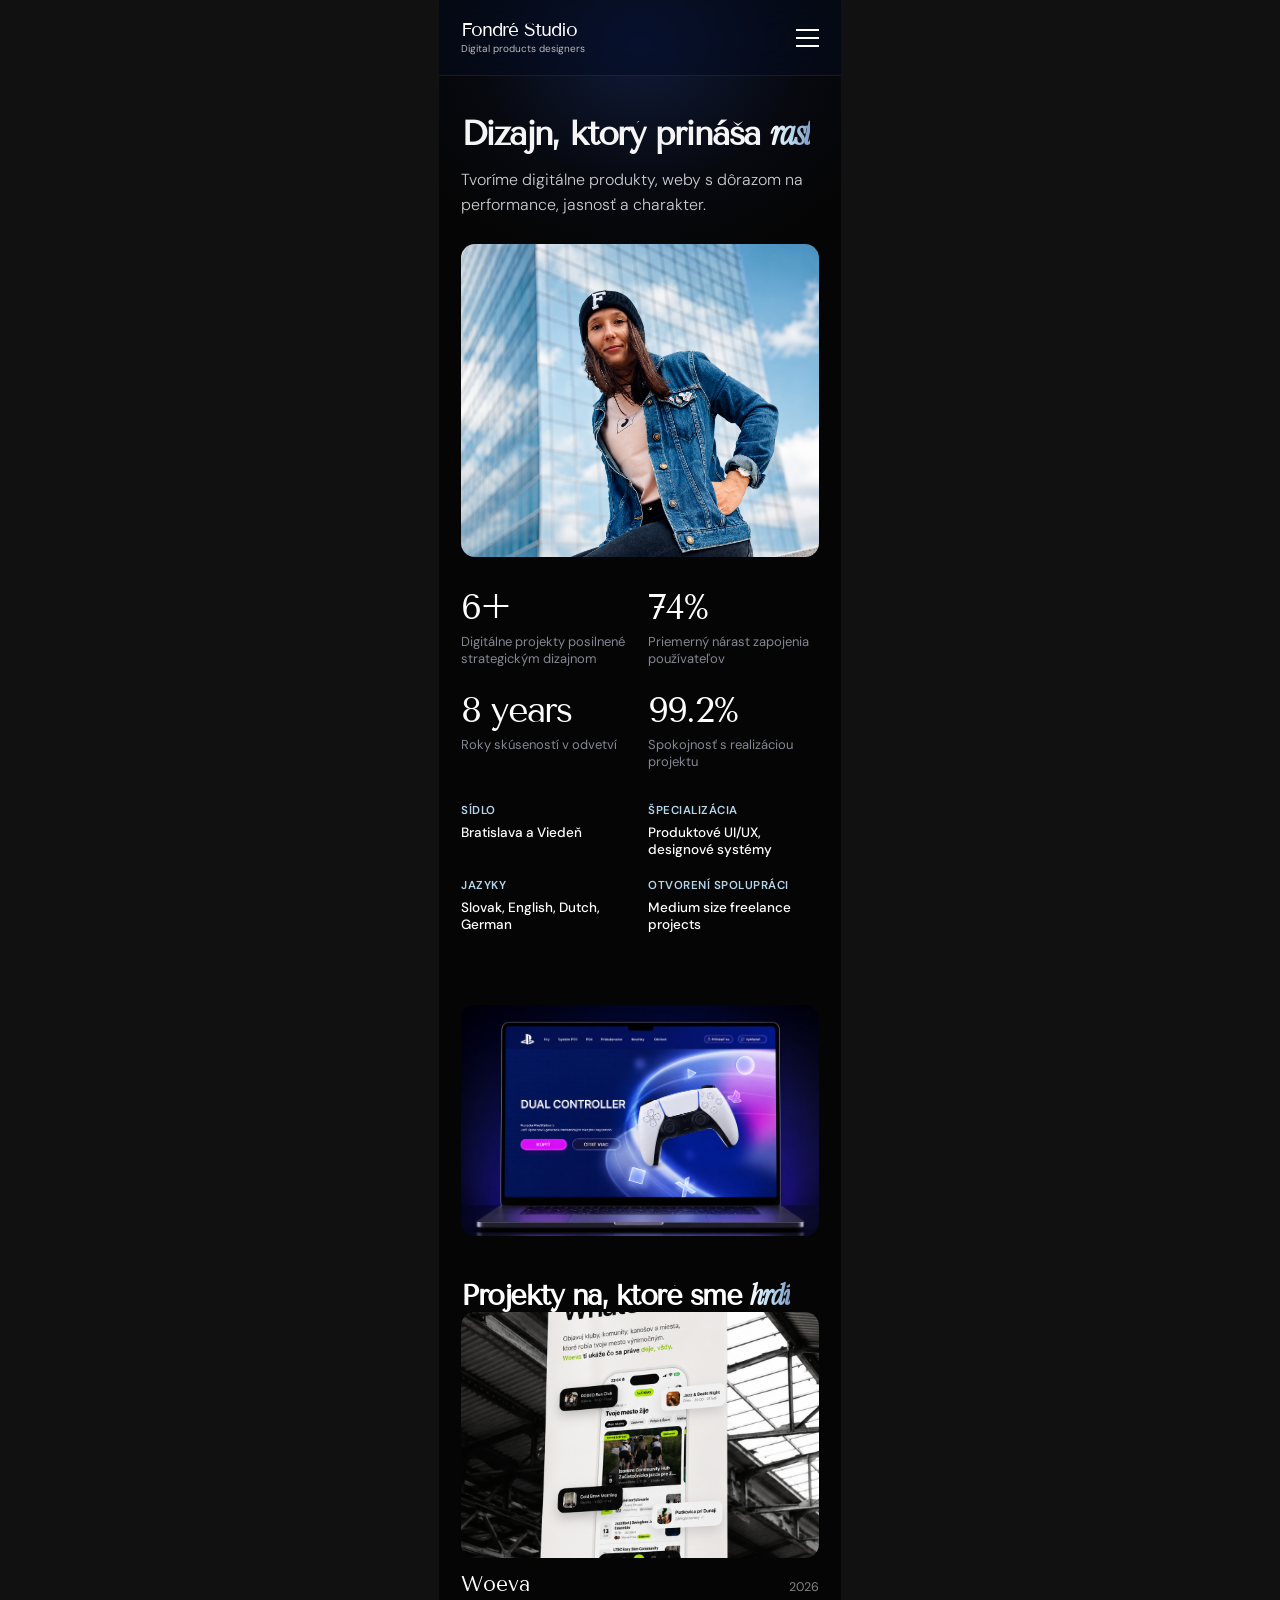
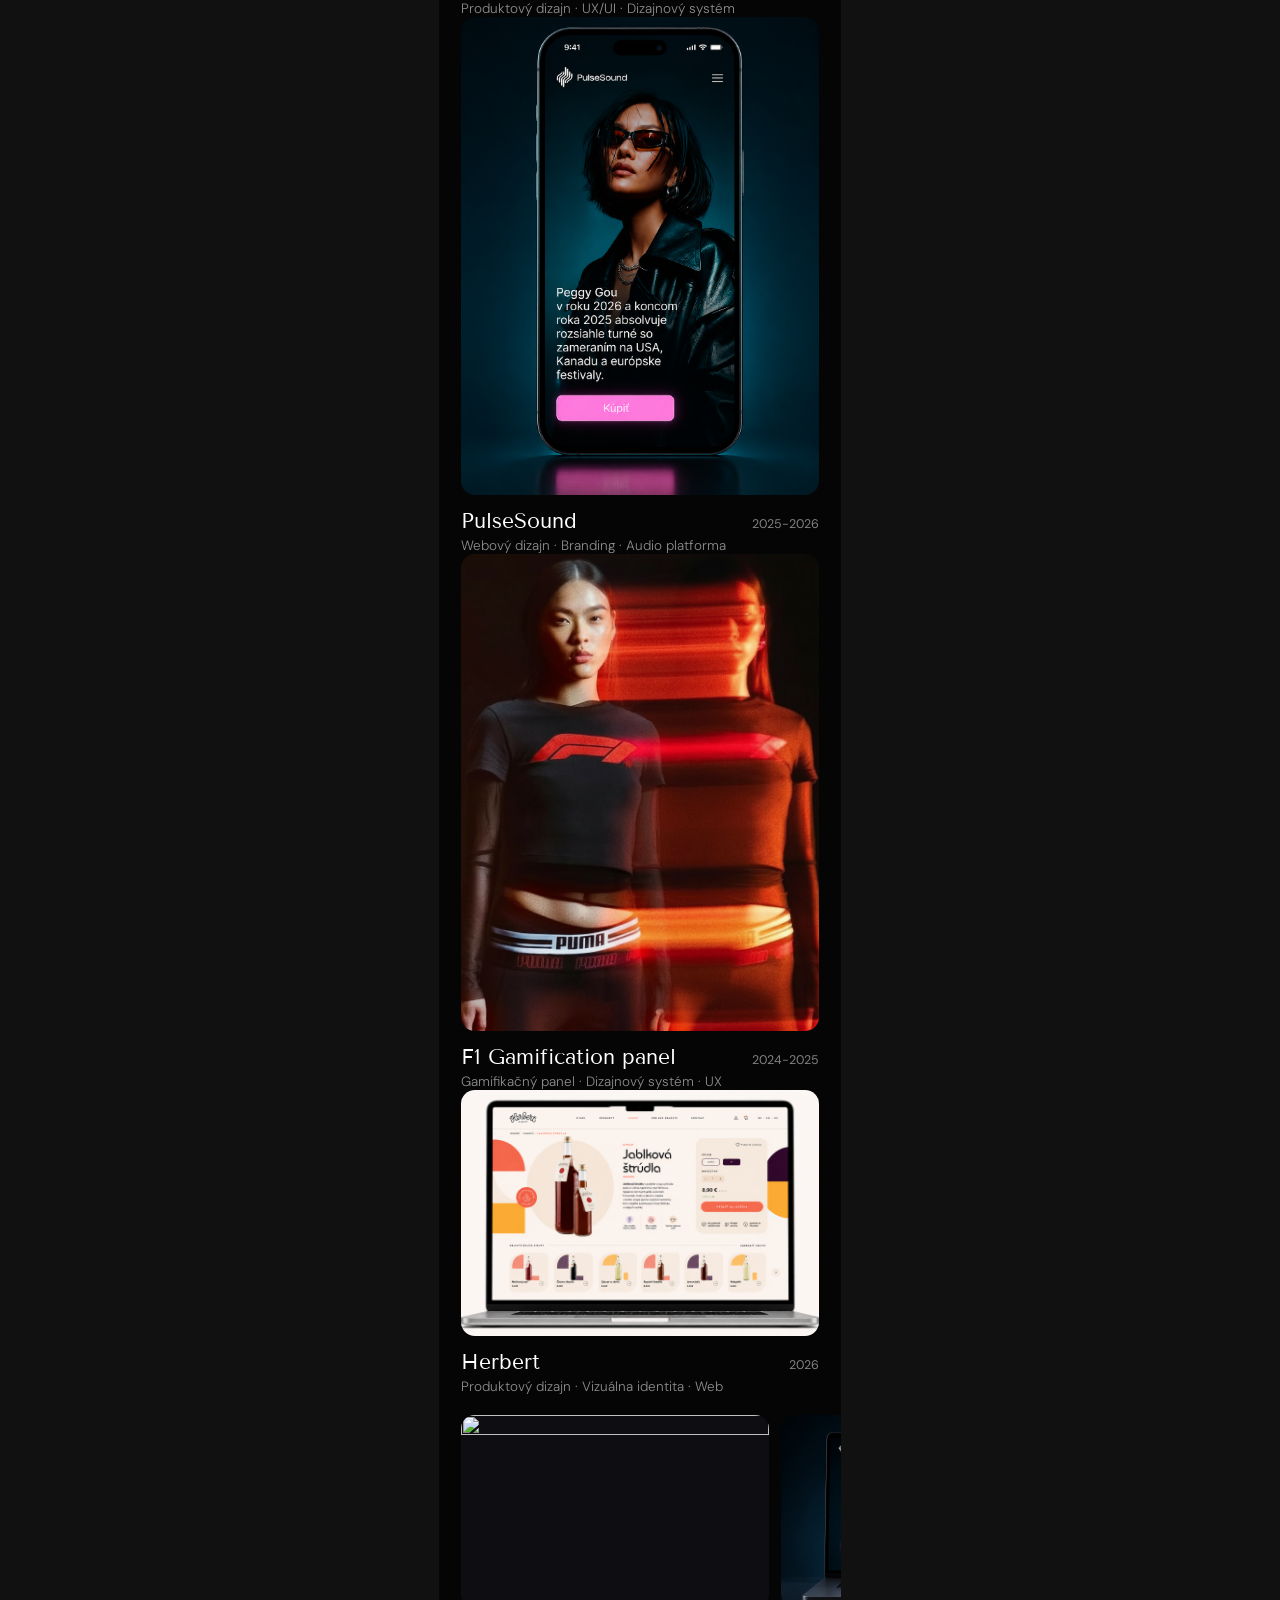
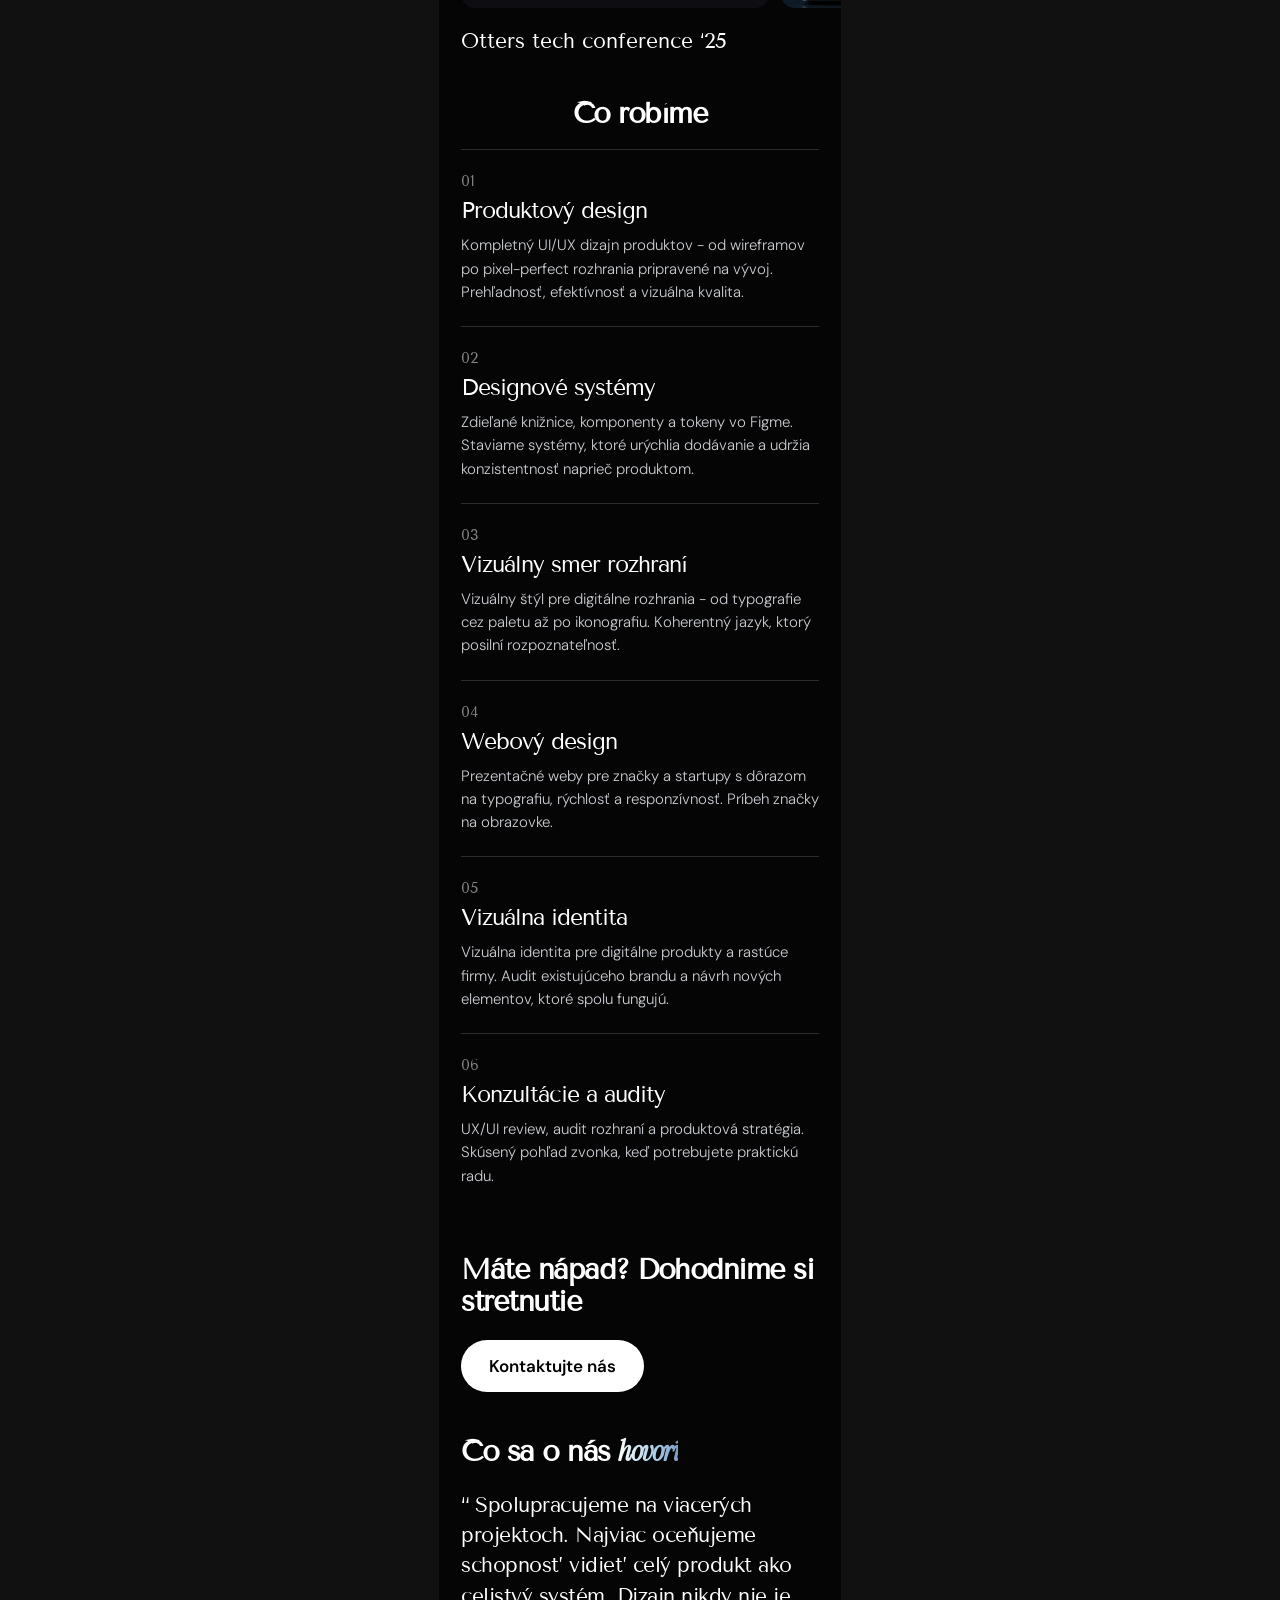
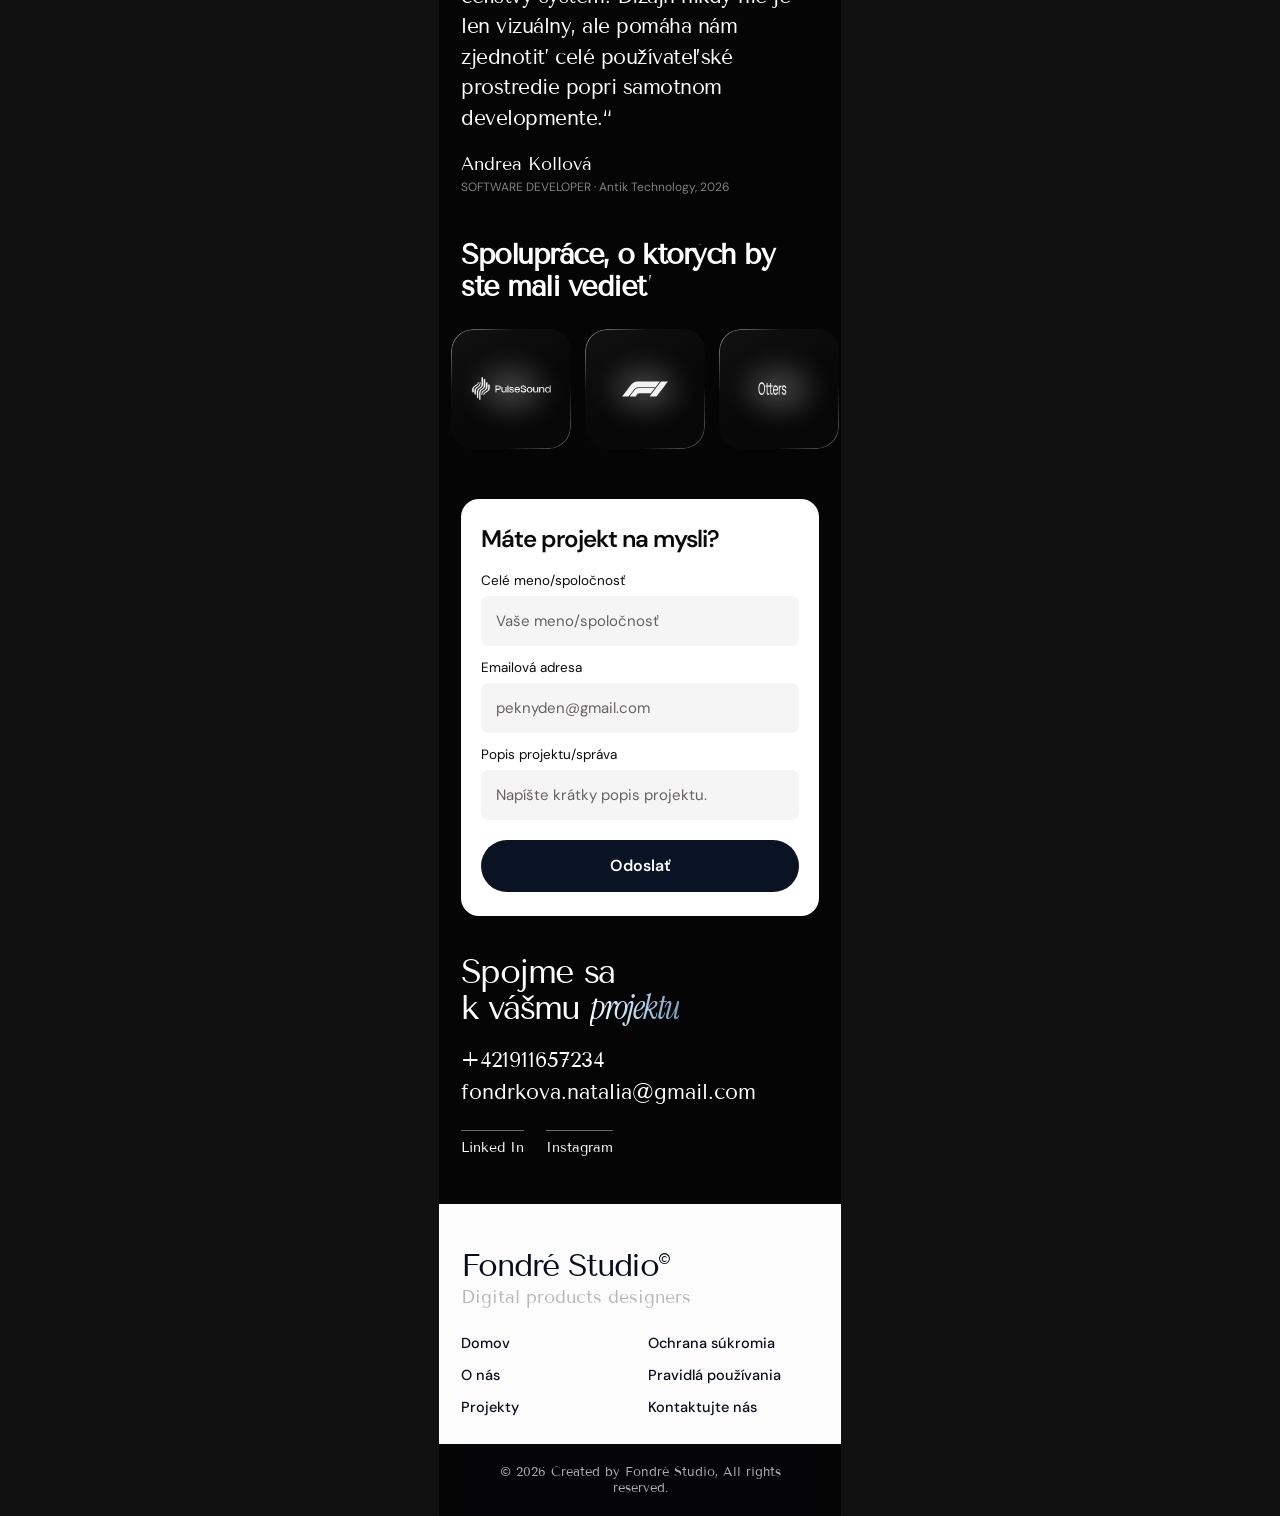
==== commit 80c75f79: "Add project detail modals + normalize dashes to hyphen - New project-modals.js: subtle "Zobraziť det" ====
--- a/m-home.html
+++ b/m-home.html
@@ -1,6 +1,6 @@
 <!doctype html>
 <html lang="sk"><head>
-<meta charset="utf-8" /><title>Hlavný page — mobile</title>
+<meta charset="utf-8" /><title>Hlavný page - mobile</title>
 <link rel="stylesheet" href="mframe.css">
 </head><body>
 <div class="mframe" id="cap">
@@ -40,7 +40,7 @@
       <a class="m-proj tall"><div class="media"><img src="assets/proj_rect8.png" alt=""></div>
         <div class="row"><span class="ttl">PulseSound</span><span class="yr">2025-2026</span></div><div class="sub">Webový dizajn · Branding · Audio platforma</div></a>
       <a class="m-proj tall"><div class="media"><img src="assets/proj_woeva2.png" alt=""></div>
-        <div class="row"><span class="ttl">F1 Gamification panel</span><span class="yr">2024–2025</span></div><div class="sub">Gamifikačný panel · Dizajnový systém · UX</div></a>
+        <div class="row"><span class="ttl">F1 Gamification panel</span><span class="yr">2024-2025</span></div><div class="sub">Gamifikačný panel · Dizajnový systém · UX</div></a>
       <a class="m-proj"><div class="media"><img src="assets/proj_rect9.png" alt=""></div>
         <div class="row"><span class="ttl">Herbert</span><span class="yr">2026</span></div><div class="sub">Produktový dizajn · Vizuálna identita · Web</div></a>
       <div class="m-slider">
@@ -54,9 +54,9 @@
     <section class="m-sec" style="padding-top:0">
       <h2 class="m-h2" style="text-align:center">Čo robíme</h2>
       <div style="margin-top:20px">
-        <div class="m-serv"><div class="no">01</div><h4>Produktový design</h4><p>Kompletný UI/UX dizajn produktov — od wireframov po pixel-perfect rozhrania pripravené na vývoj. Prehľadnosť, efektívnosť a vizuálna kvalita.</p></div>
+        <div class="m-serv"><div class="no">01</div><h4>Produktový design</h4><p>Kompletný UI/UX dizajn produktov - od wireframov po pixel-perfect rozhrania pripravené na vývoj. Prehľadnosť, efektívnosť a vizuálna kvalita.</p></div>
         <div class="m-serv"><div class="no">02</div><h4>Designové systémy</h4><p>Zdieľané knižnice, komponenty a tokeny vo Figme. Staviame systémy, ktoré urýchlia dodávanie a udržia konzistentnosť naprieč produktom.</p></div>
-        <div class="m-serv"><div class="no">03</div><h4>Vizuálny smer rozhraní</h4><p>Vizuálny štýl pre digitálne rozhrania — od typografie cez paletu až po ikonografiu. Koherentný jazyk, ktorý posilní rozpoznateľnosť.</p></div>
+        <div class="m-serv"><div class="no">03</div><h4>Vizuálny smer rozhraní</h4><p>Vizuálny štýl pre digitálne rozhrania - od typografie cez paletu až po ikonografiu. Koherentný jazyk, ktorý posilní rozpoznateľnosť.</p></div>
         <div class="m-serv"><div class="no">04</div><h4>Webový design</h4><p>Prezentačné weby pre značky a startupy s dôrazom na typografiu, rýchlosť a responzívnosť. Príbeh značky na obrazovke.</p></div>
         <div class="m-serv"><div class="no">05</div><h4>Vizuálna identita</h4><p>Vizuálna identita pre digitálne produkty a rastúce firmy. Audit existujúceho brandu a návrh nových elementov, ktoré spolu fungujú.</p></div>
         <div class="m-serv"><div class="no">06</div><h4>Konzultácie a audity</h4><p>UX/UI review, audit rozhraní a produktová stratégia. Skúsený pohľad zvonka, keď potrebujete praktickú radu.</p></div>
--- a/mframe.css
+++ b/mframe.css
@@ -1,4 +1,4 @@
-/* ===== Fondré Studio — standalone mobile frames (iPhone 17, 402px) for Figma capture ===== */
+/* ===== Fondré Studio - standalone mobile frames (iPhone 17, 402px) for Figma capture ===== */
 @import url('https://fonts.googleapis.com/css2?family=Tenor+Sans&family=Instrument+Serif:ital@0;1&family=DM+Sans:opsz,wght@9..40,300;9..40,400;9..40,500;9..40,600;9..40,700&family=Inter:wght@400;500&display=swap');
 *{margin:0;padding:0;box-sizing:border-box}
 body{background:#111;display:flex;justify-content:center}
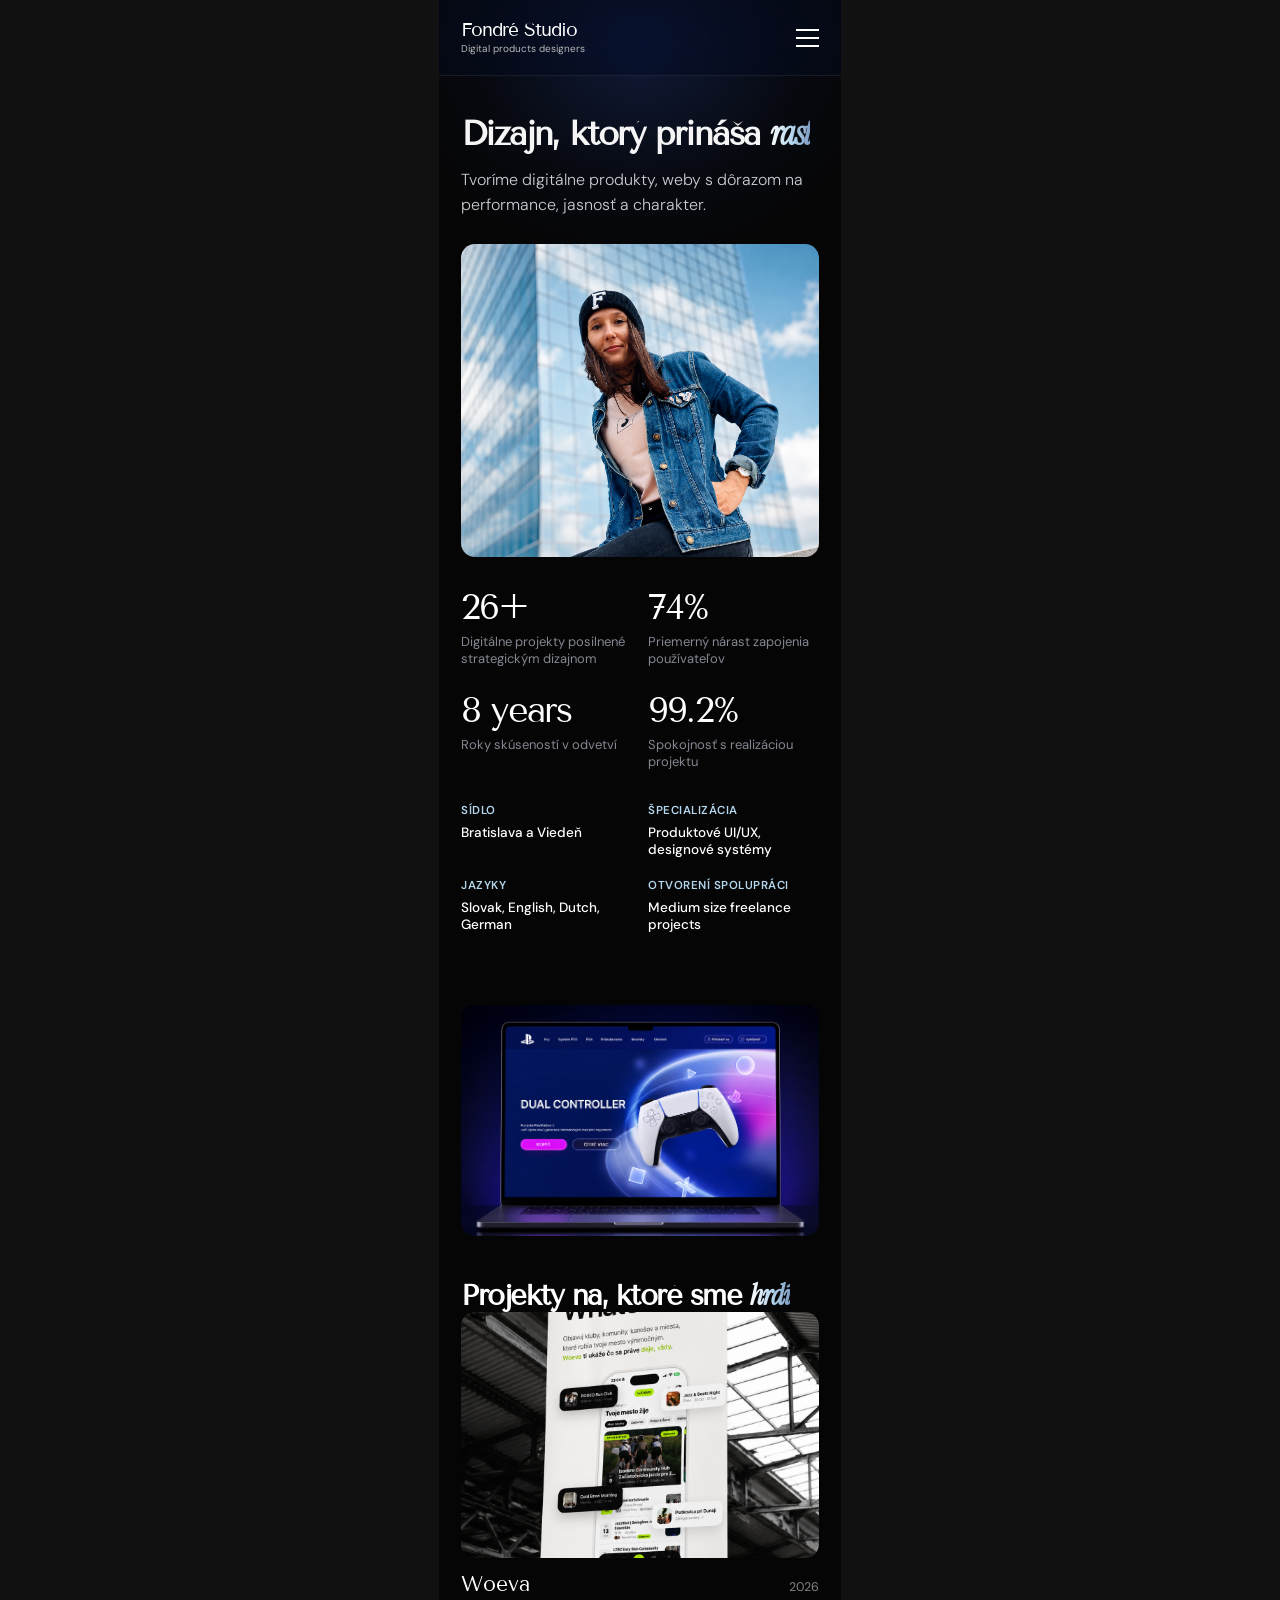
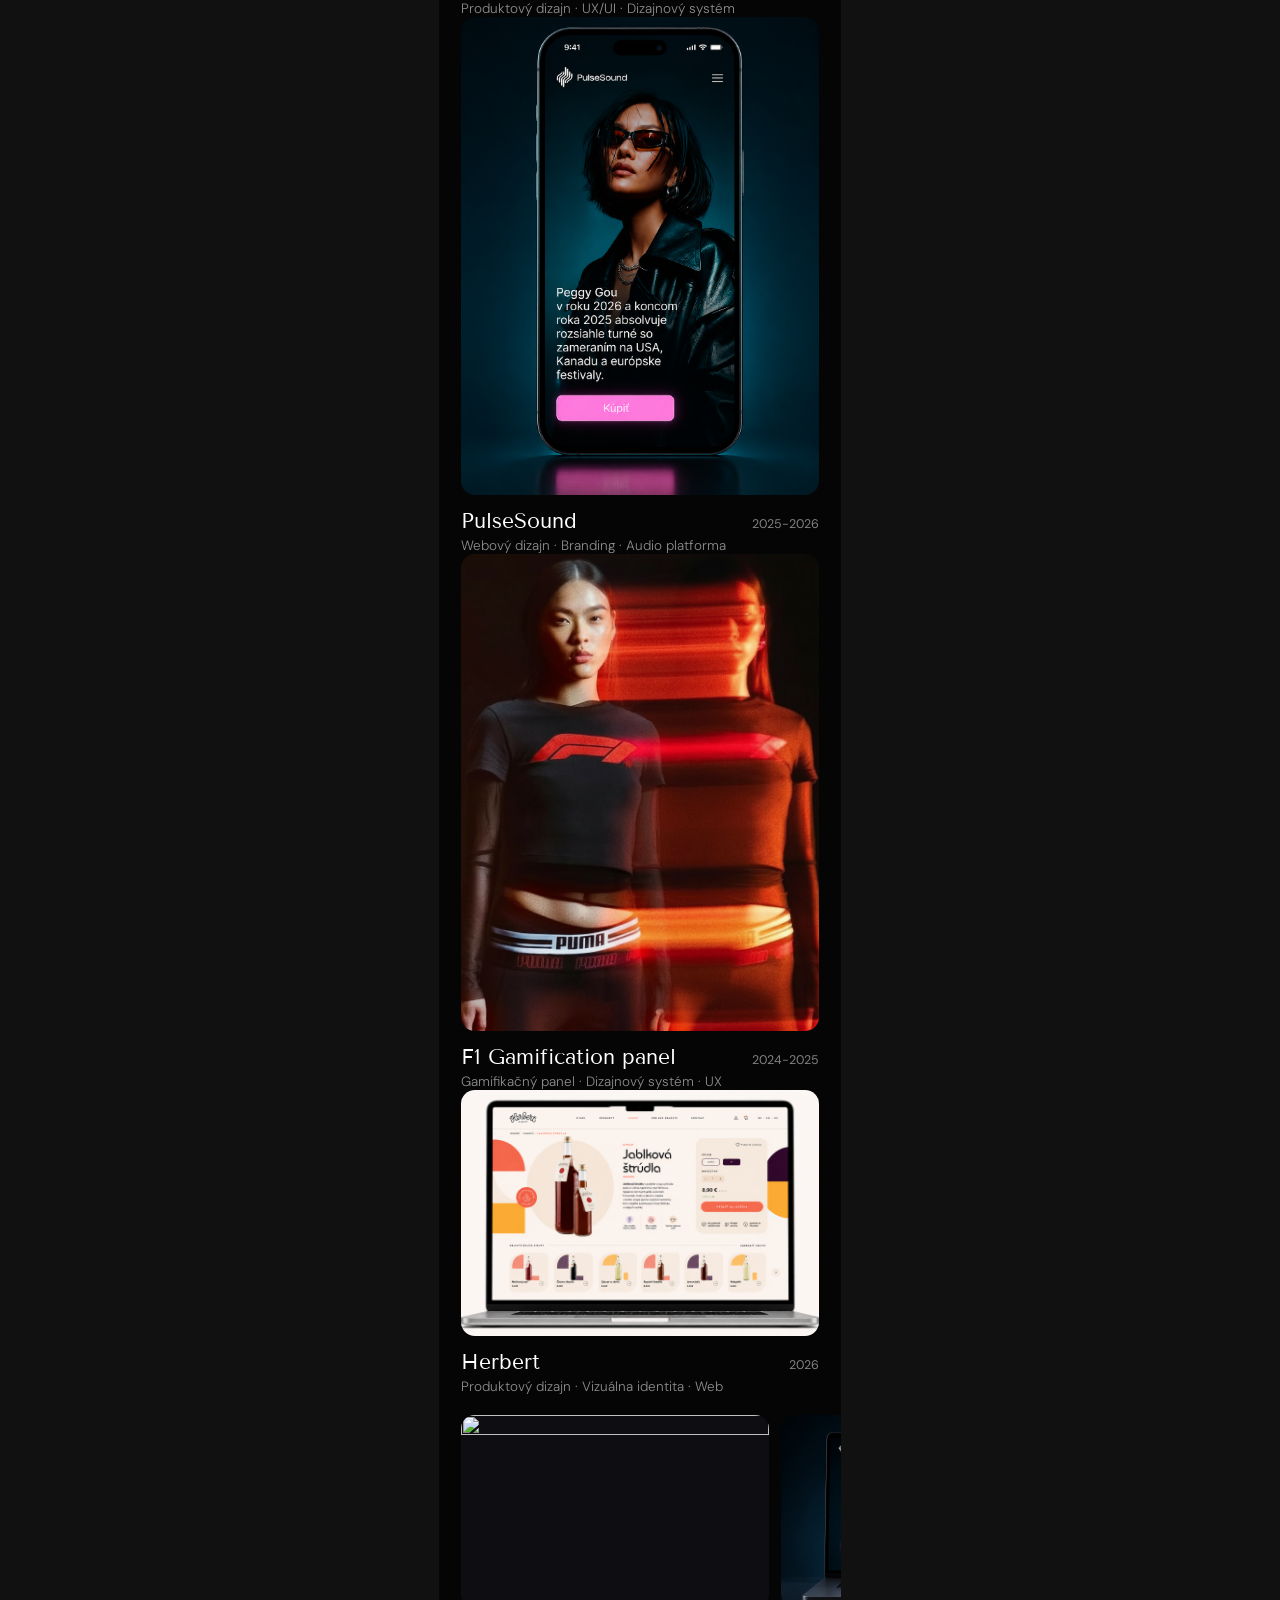
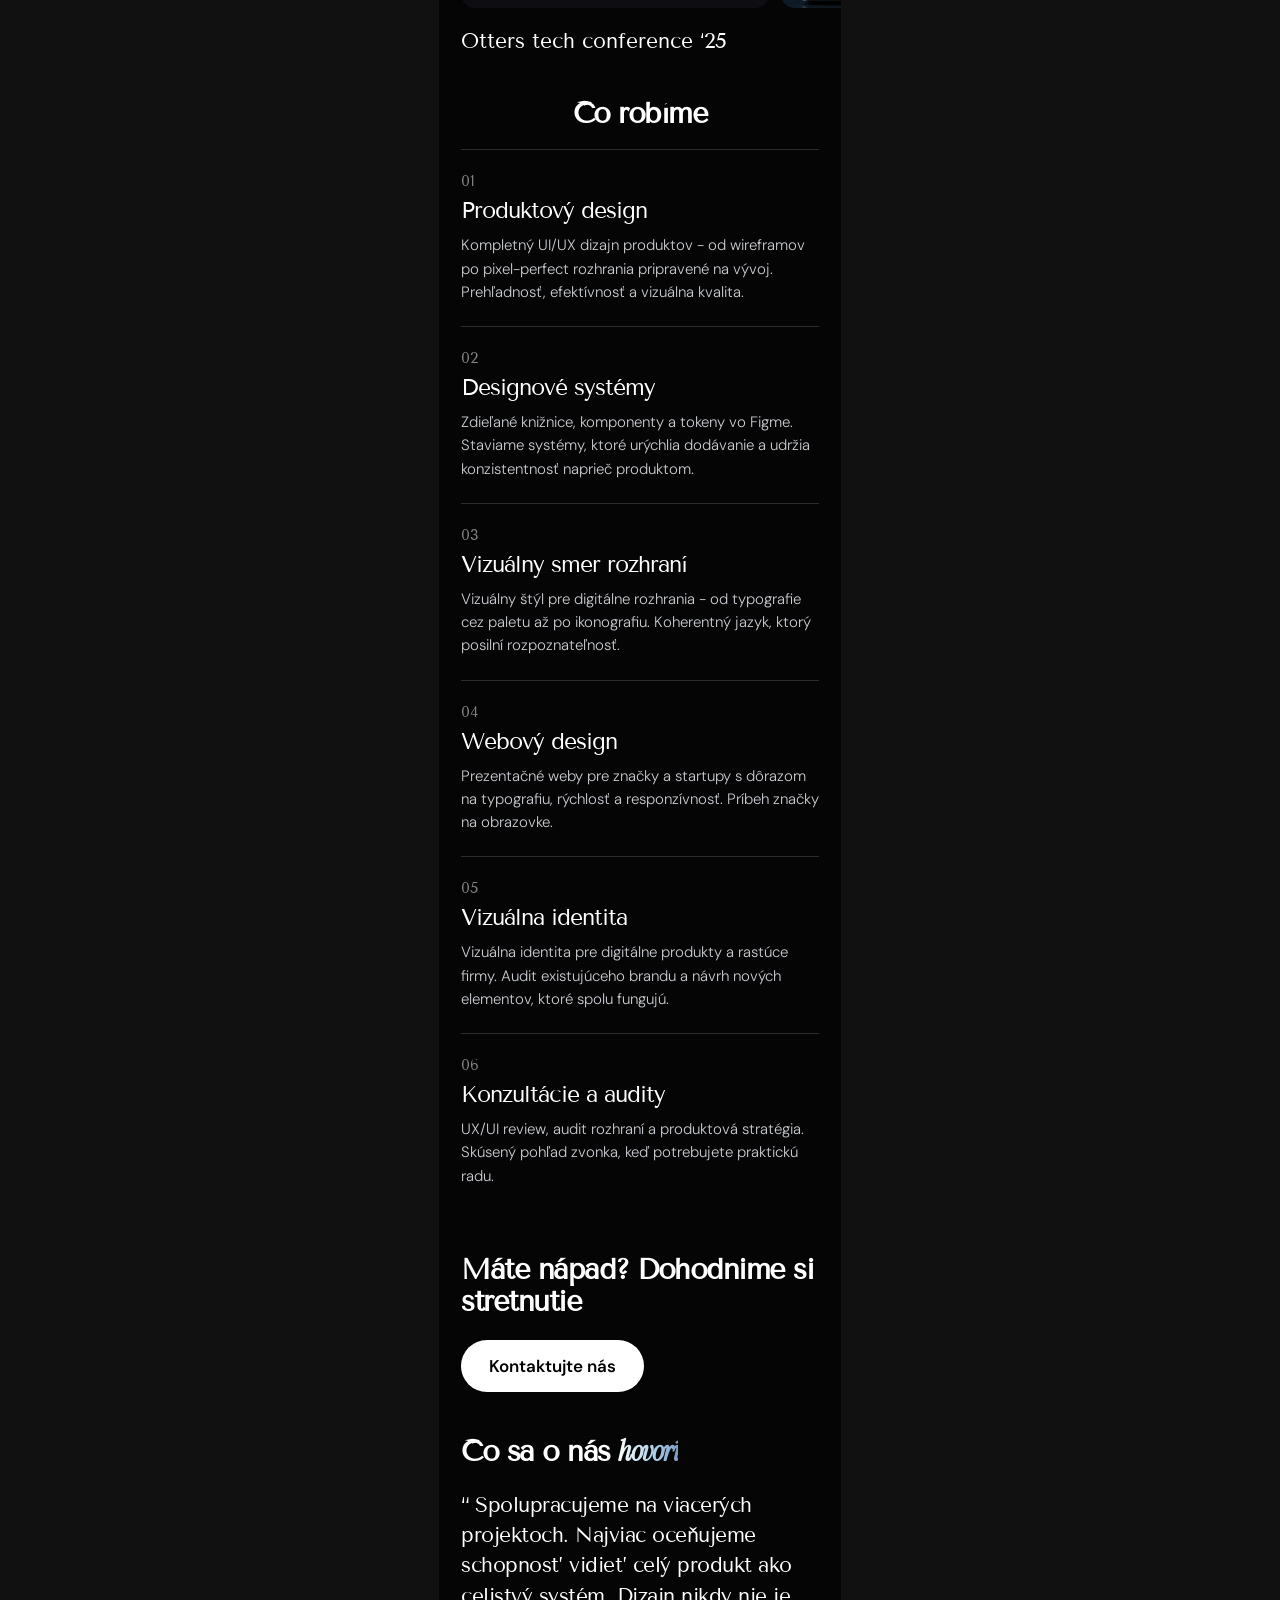
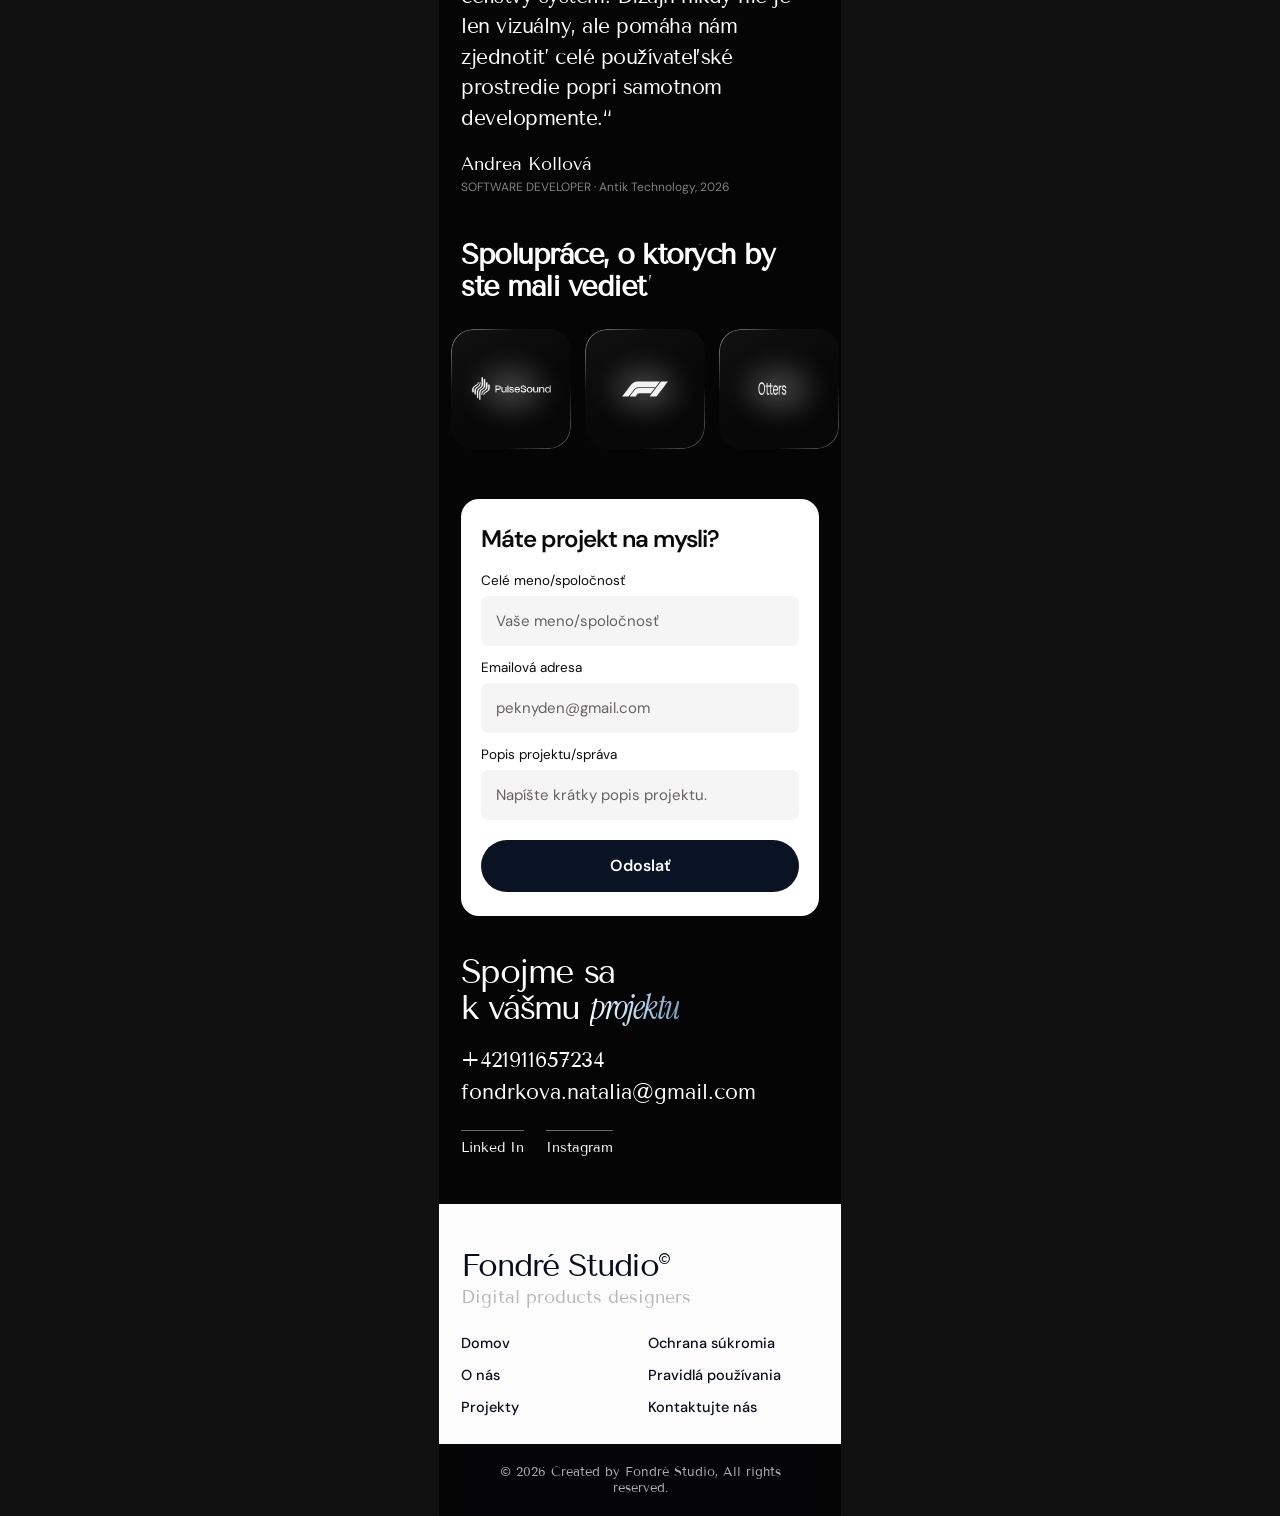
==== commit d988f94c: "Projects stat 26+, modal tags reuse the About-page .tag component - Change the projects stat from 6+" ====
--- a/m-home.html
+++ b/m-home.html
@@ -16,7 +16,7 @@
       <p class="m-lead">Tvoríme digitálne produkty, weby s dôrazom na performance, jasnosť a charakter.</p>
       <img class="m-hero-photo" src="assets/hero_foto.png" alt="" style="object-position:60% 50%">
       <div class="m-stats">
-        <div class="m-stat"><div class="num">6+</div><div class="lbl">Digitálne projekty posilnené strategickým dizajnom</div></div>
+        <div class="m-stat"><div class="num">26+</div><div class="lbl">Digitálne projekty posilnené strategickým dizajnom</div></div>
         <div class="m-stat"><div class="num">74%</div><div class="lbl">Priemerný nárast zapojenia používateľov</div></div>
         <div class="m-stat"><div class="num">8 years</div><div class="lbl">Roky skúseností v odvetví</div></div>
         <div class="m-stat"><div class="num">99.2%</div><div class="lbl">Spokojnosť s realizáciou projektu</div></div>
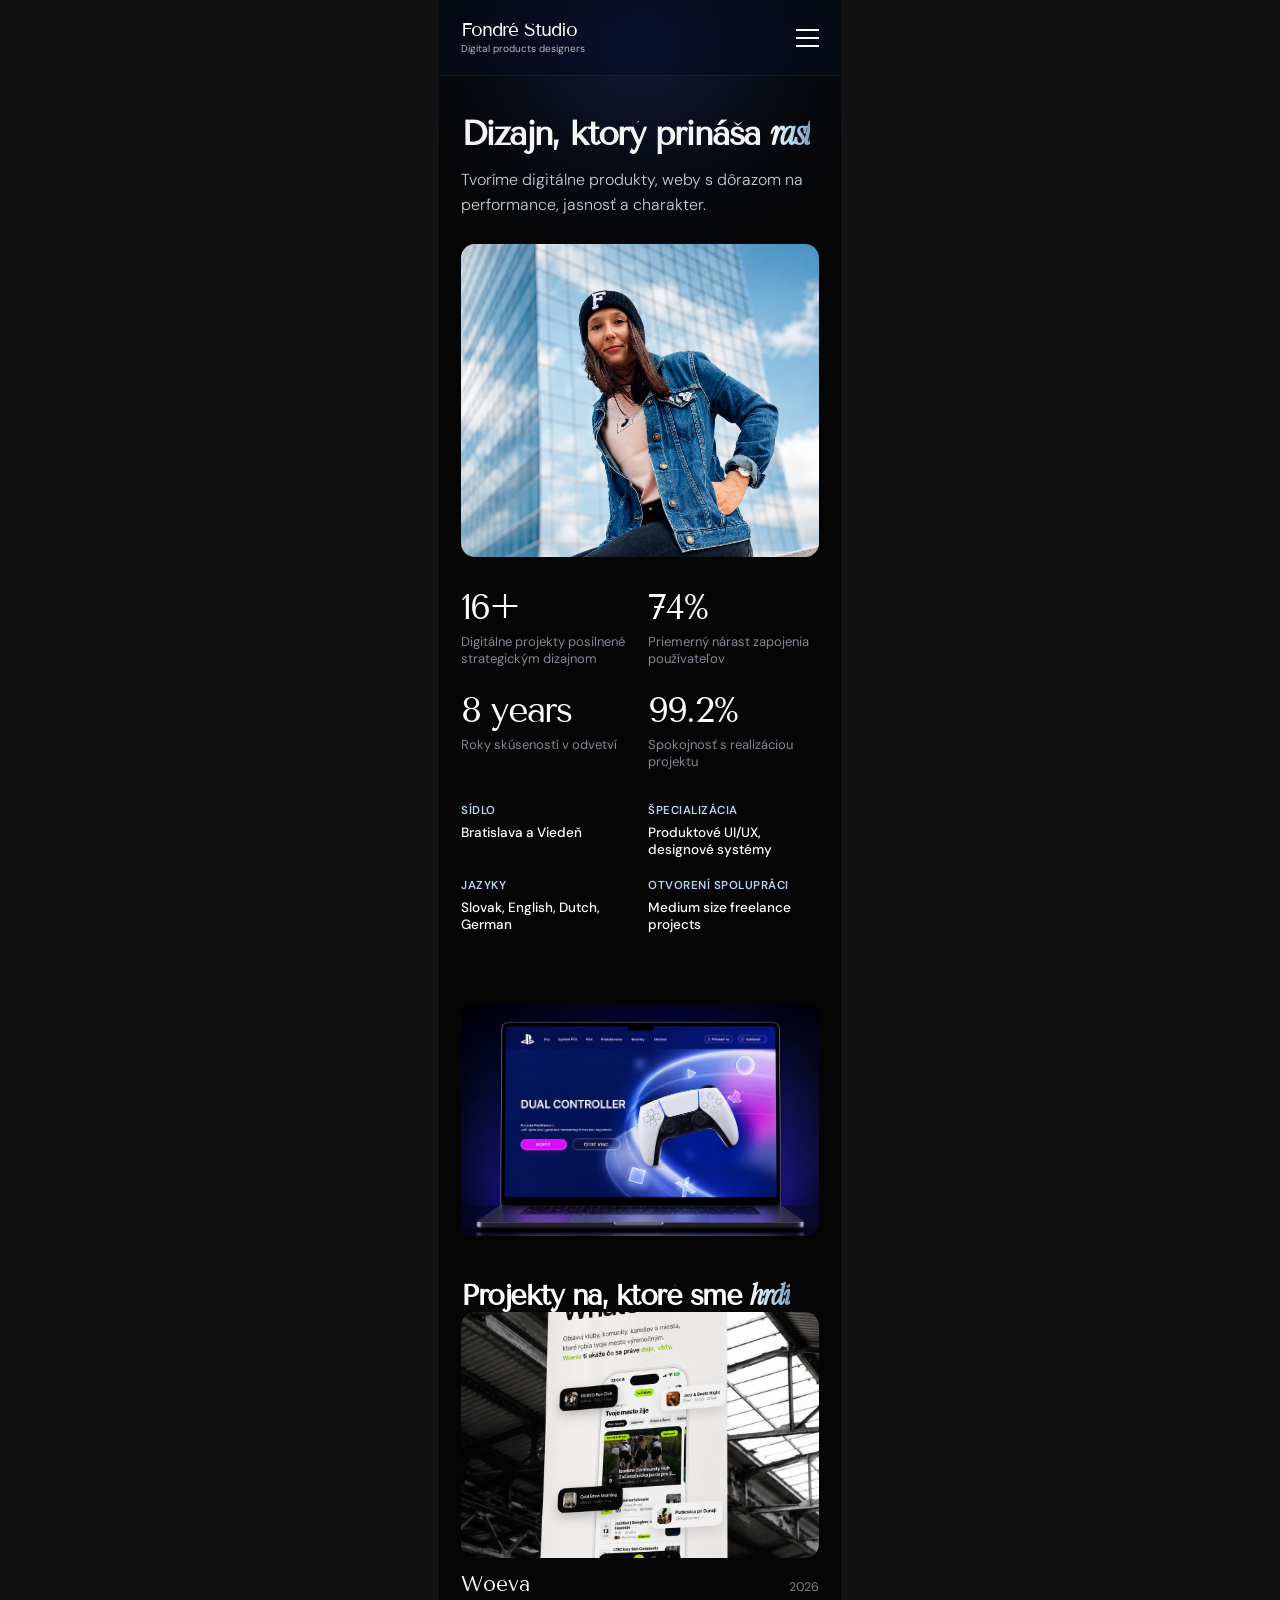
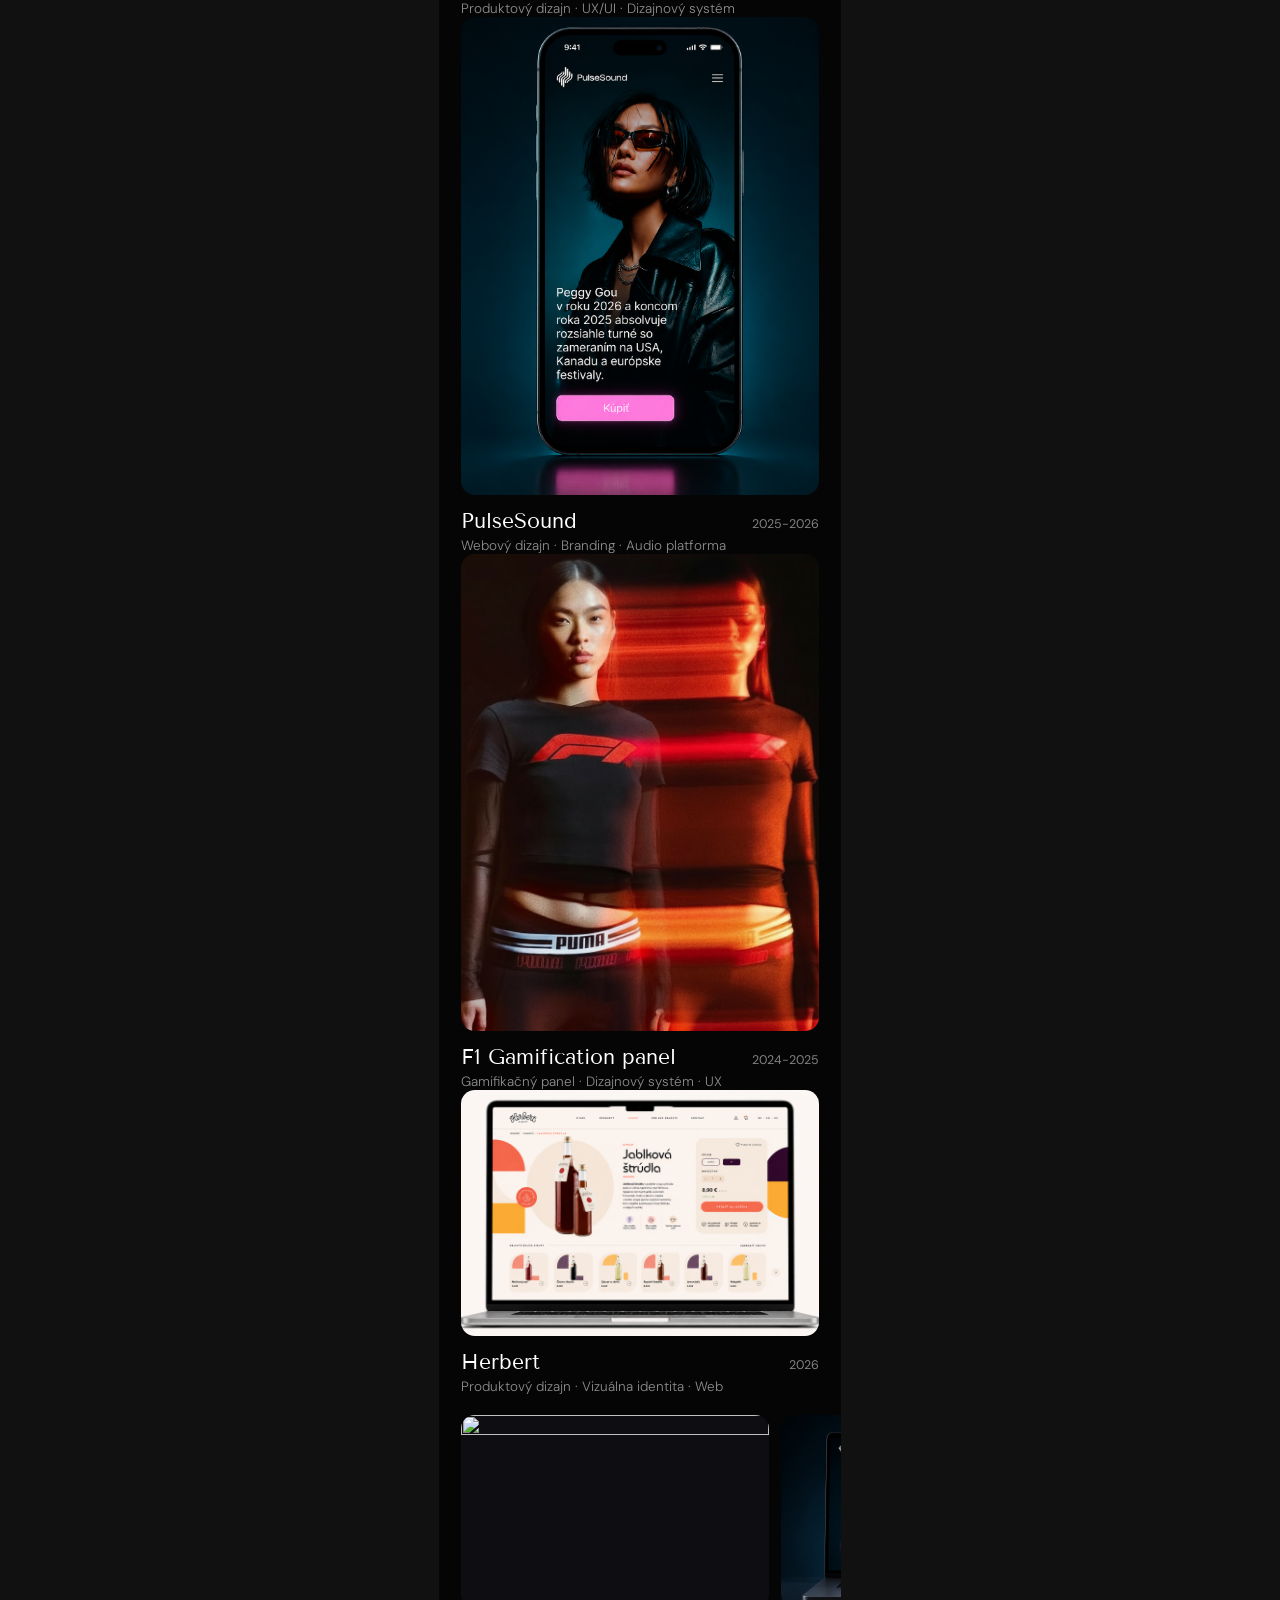
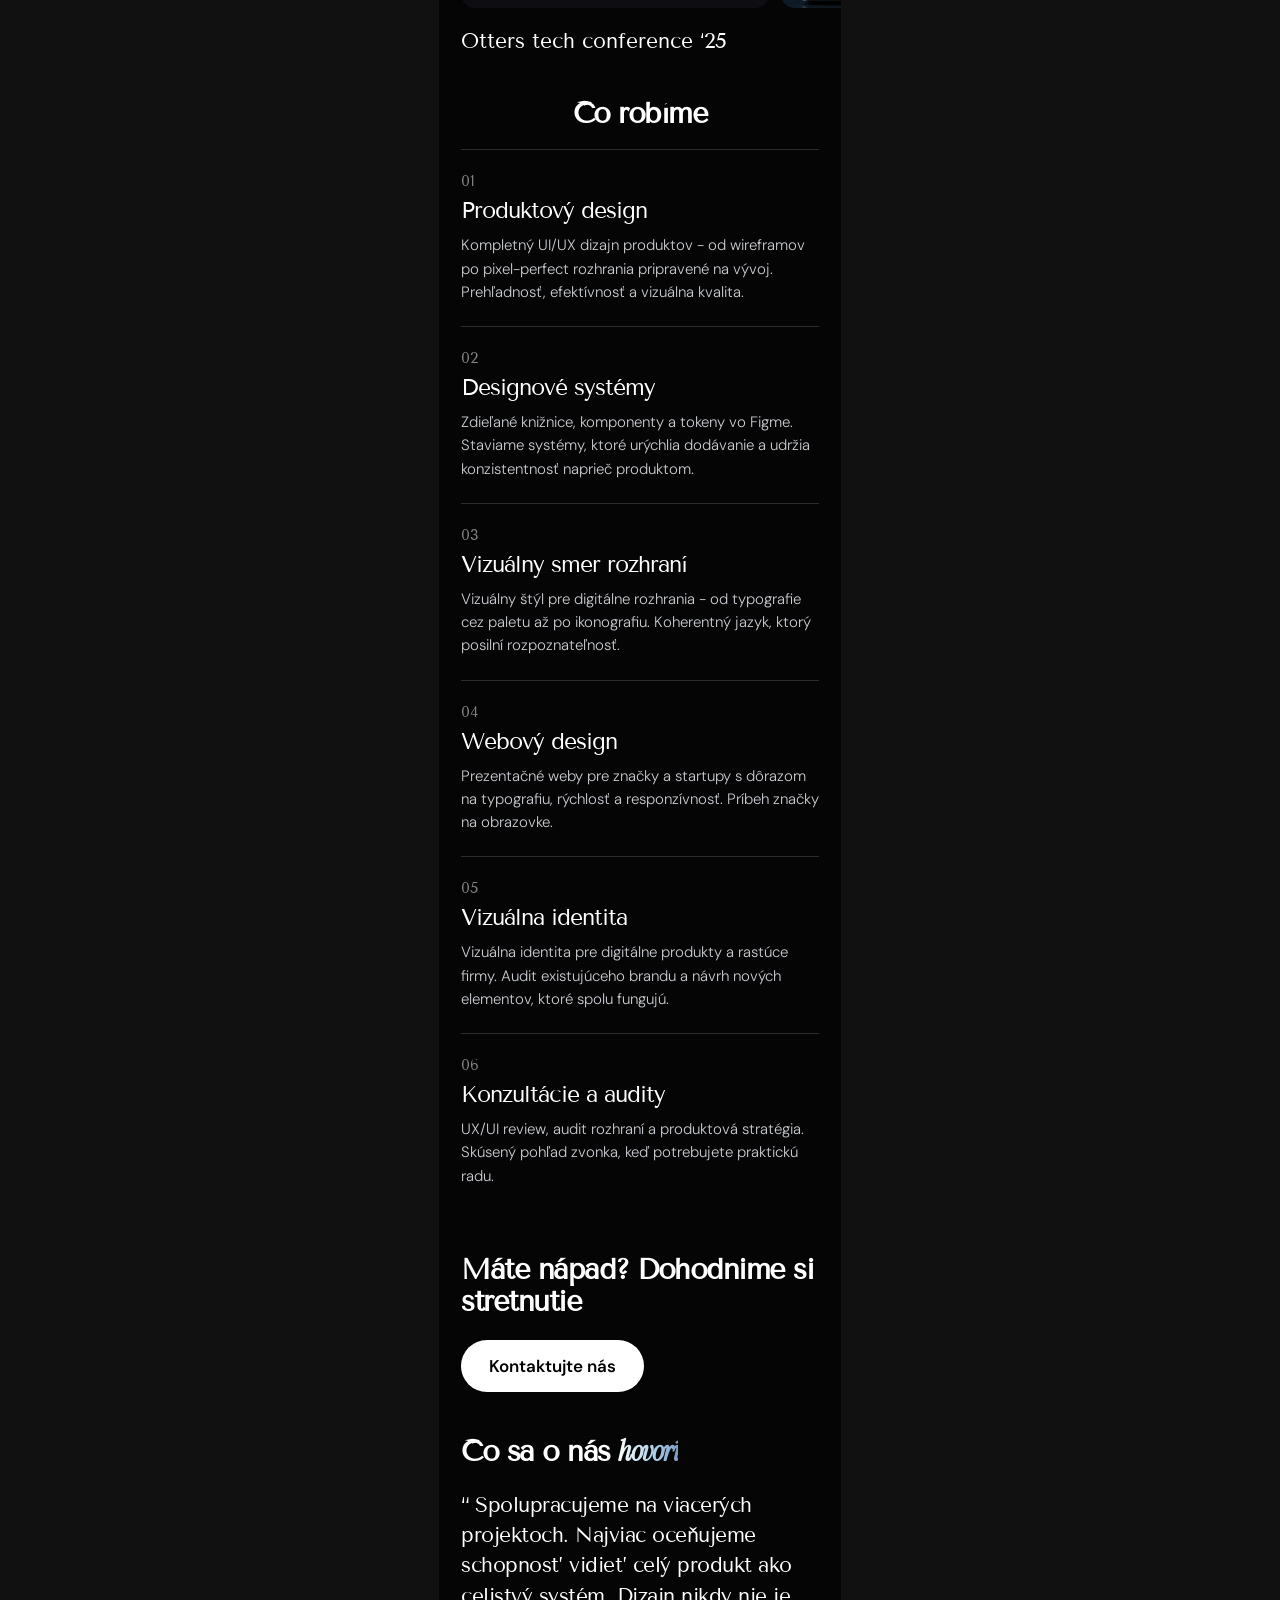
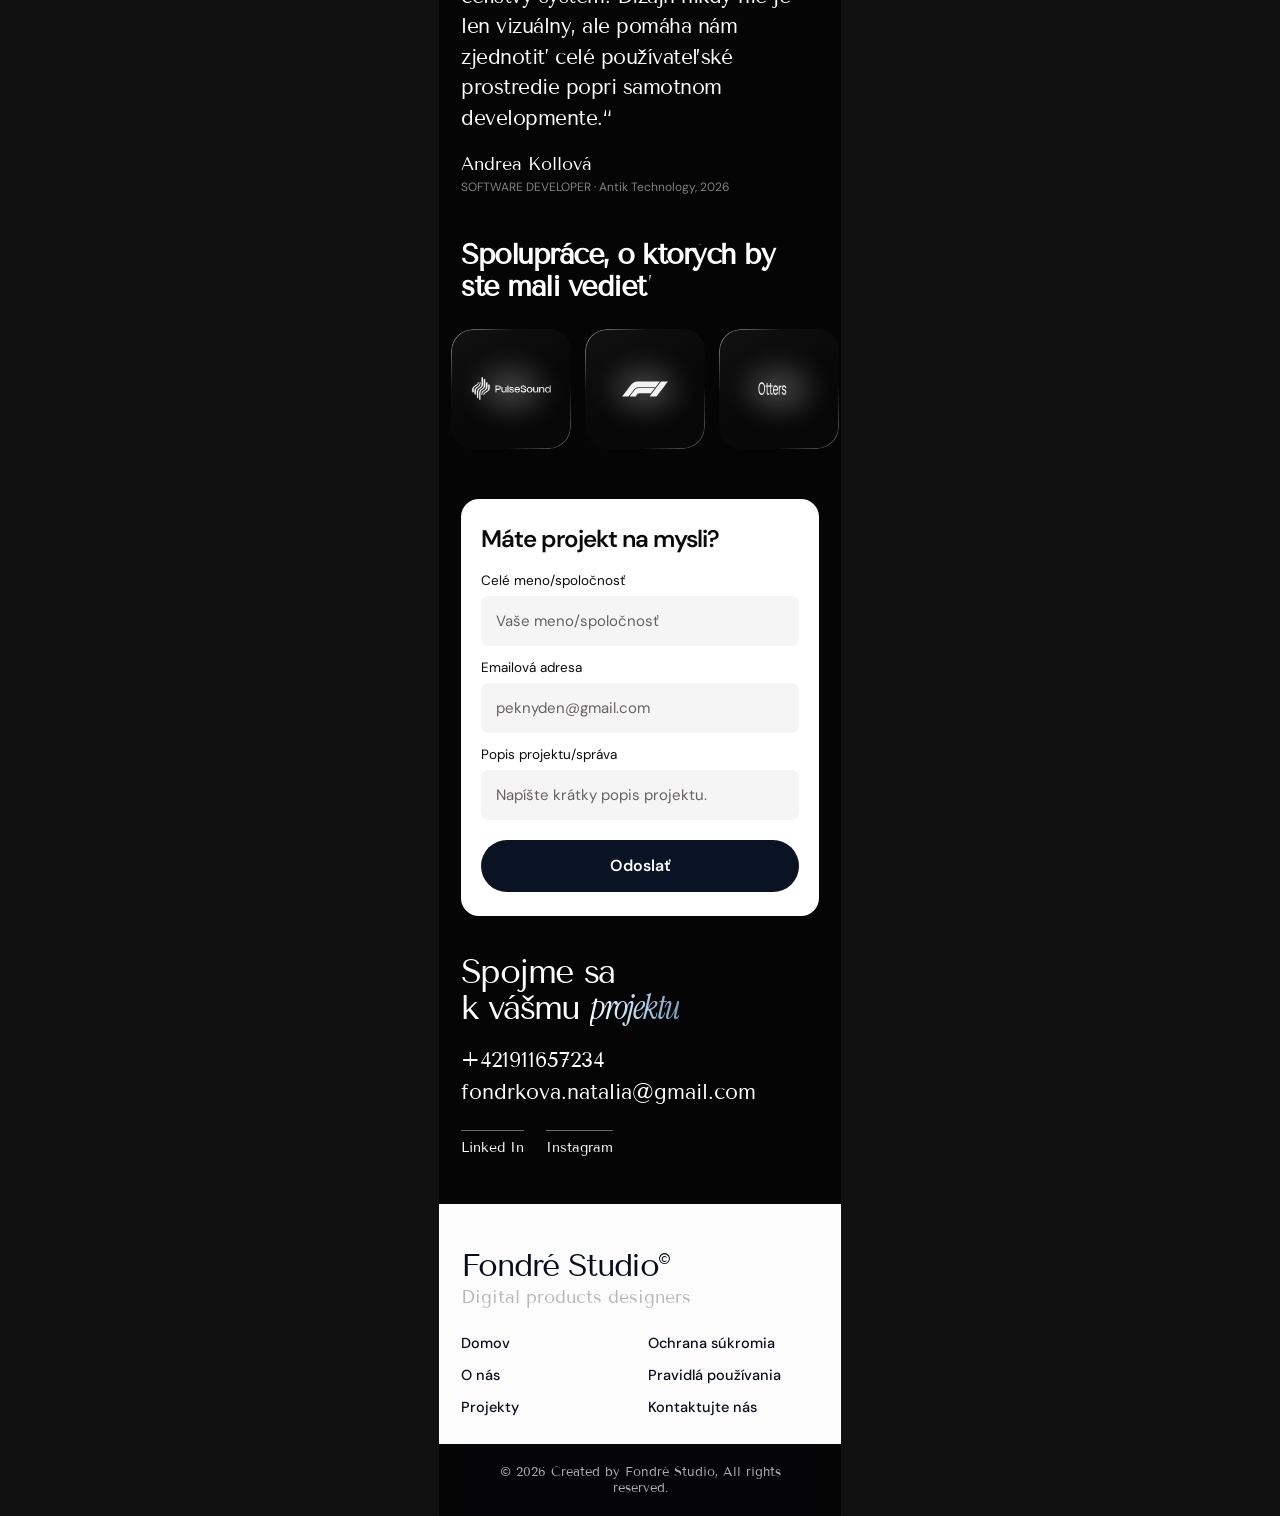
==== commit 34addfb1: "Projects stat: 26+ -> 16+" ====
--- a/m-home.html
+++ b/m-home.html
@@ -16,7 +16,7 @@
       <p class="m-lead">Tvoríme digitálne produkty, weby s dôrazom na performance, jasnosť a charakter.</p>
       <img class="m-hero-photo" src="assets/hero_foto.png" alt="" style="object-position:60% 50%">
       <div class="m-stats">
-        <div class="m-stat"><div class="num">26+</div><div class="lbl">Digitálne projekty posilnené strategickým dizajnom</div></div>
+        <div class="m-stat"><div class="num">16+</div><div class="lbl">Digitálne projekty posilnené strategickým dizajnom</div></div>
         <div class="m-stat"><div class="num">74%</div><div class="lbl">Priemerný nárast zapojenia používateľov</div></div>
         <div class="m-stat"><div class="num">8 years</div><div class="lbl">Roky skúseností v odvetví</div></div>
         <div class="m-stat"><div class="num">99.2%</div><div class="lbl">Spokojnosť s realizáciou projektu</div></div>
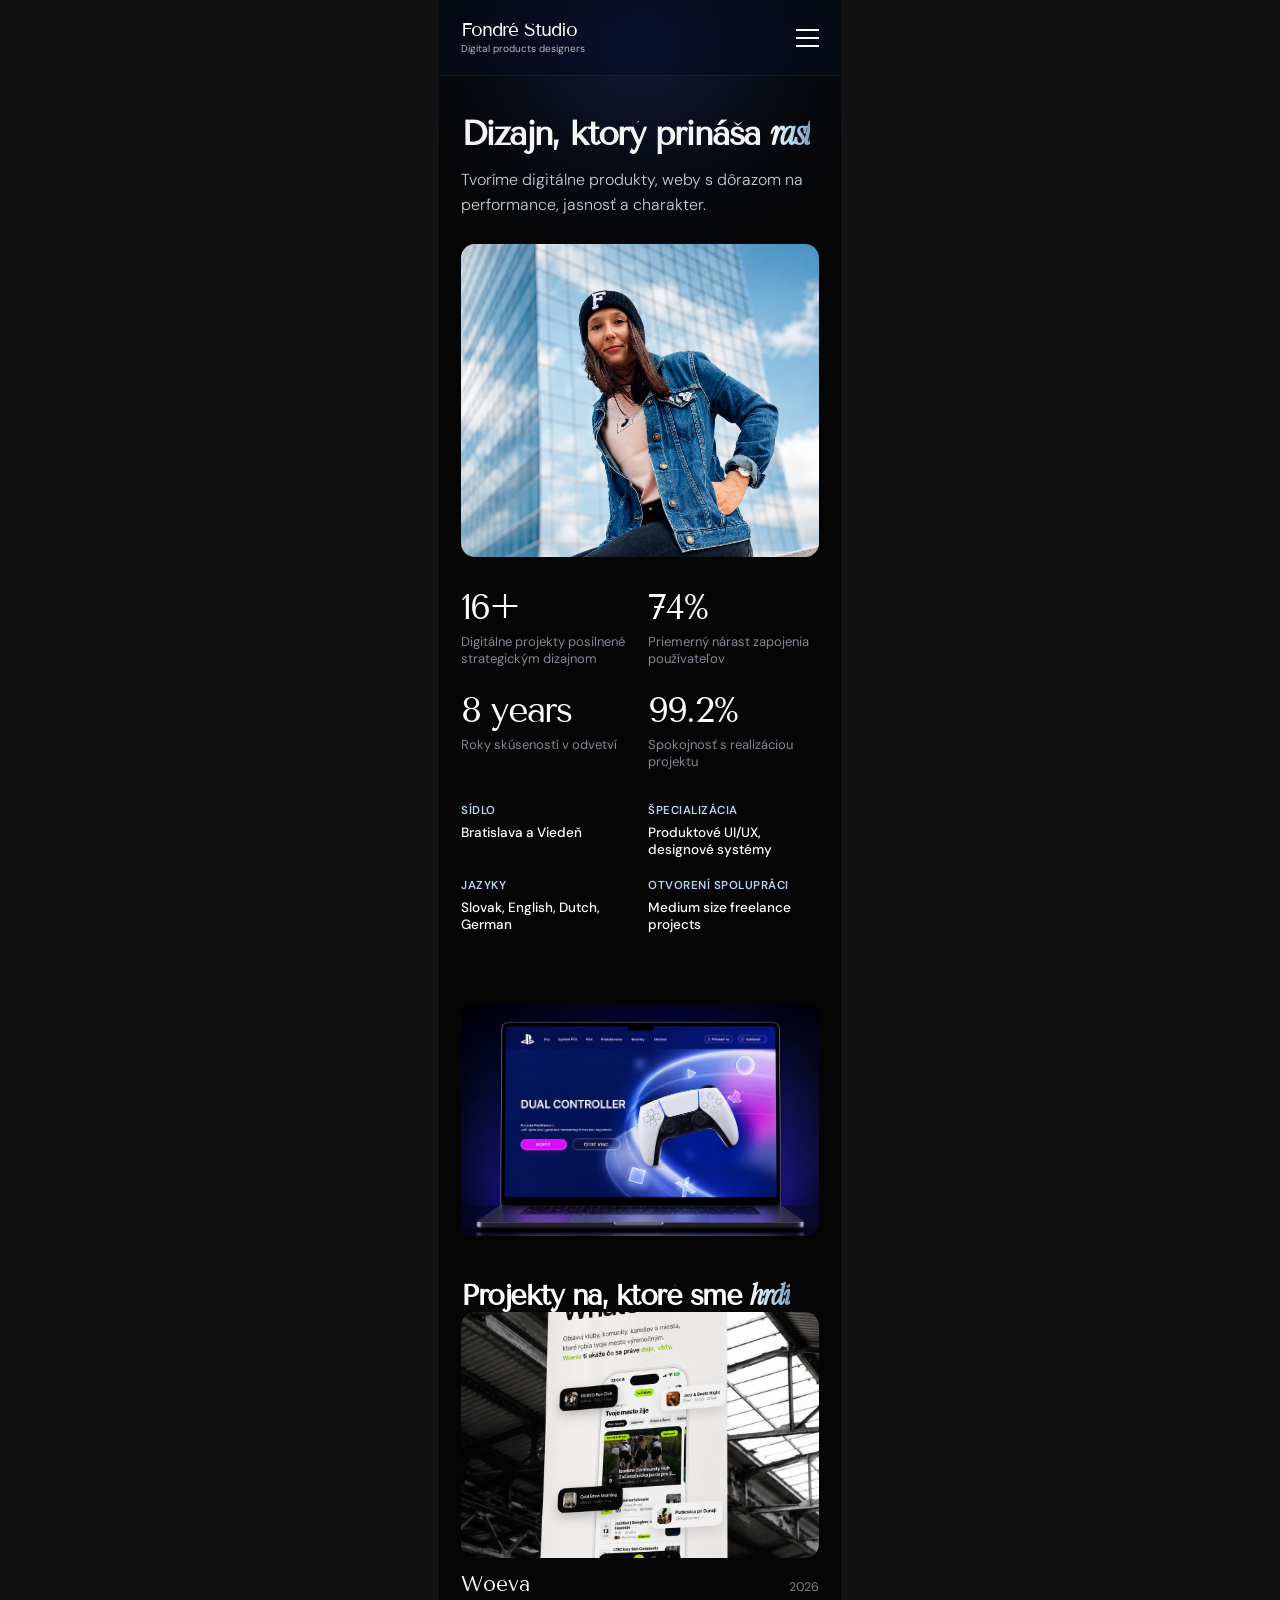
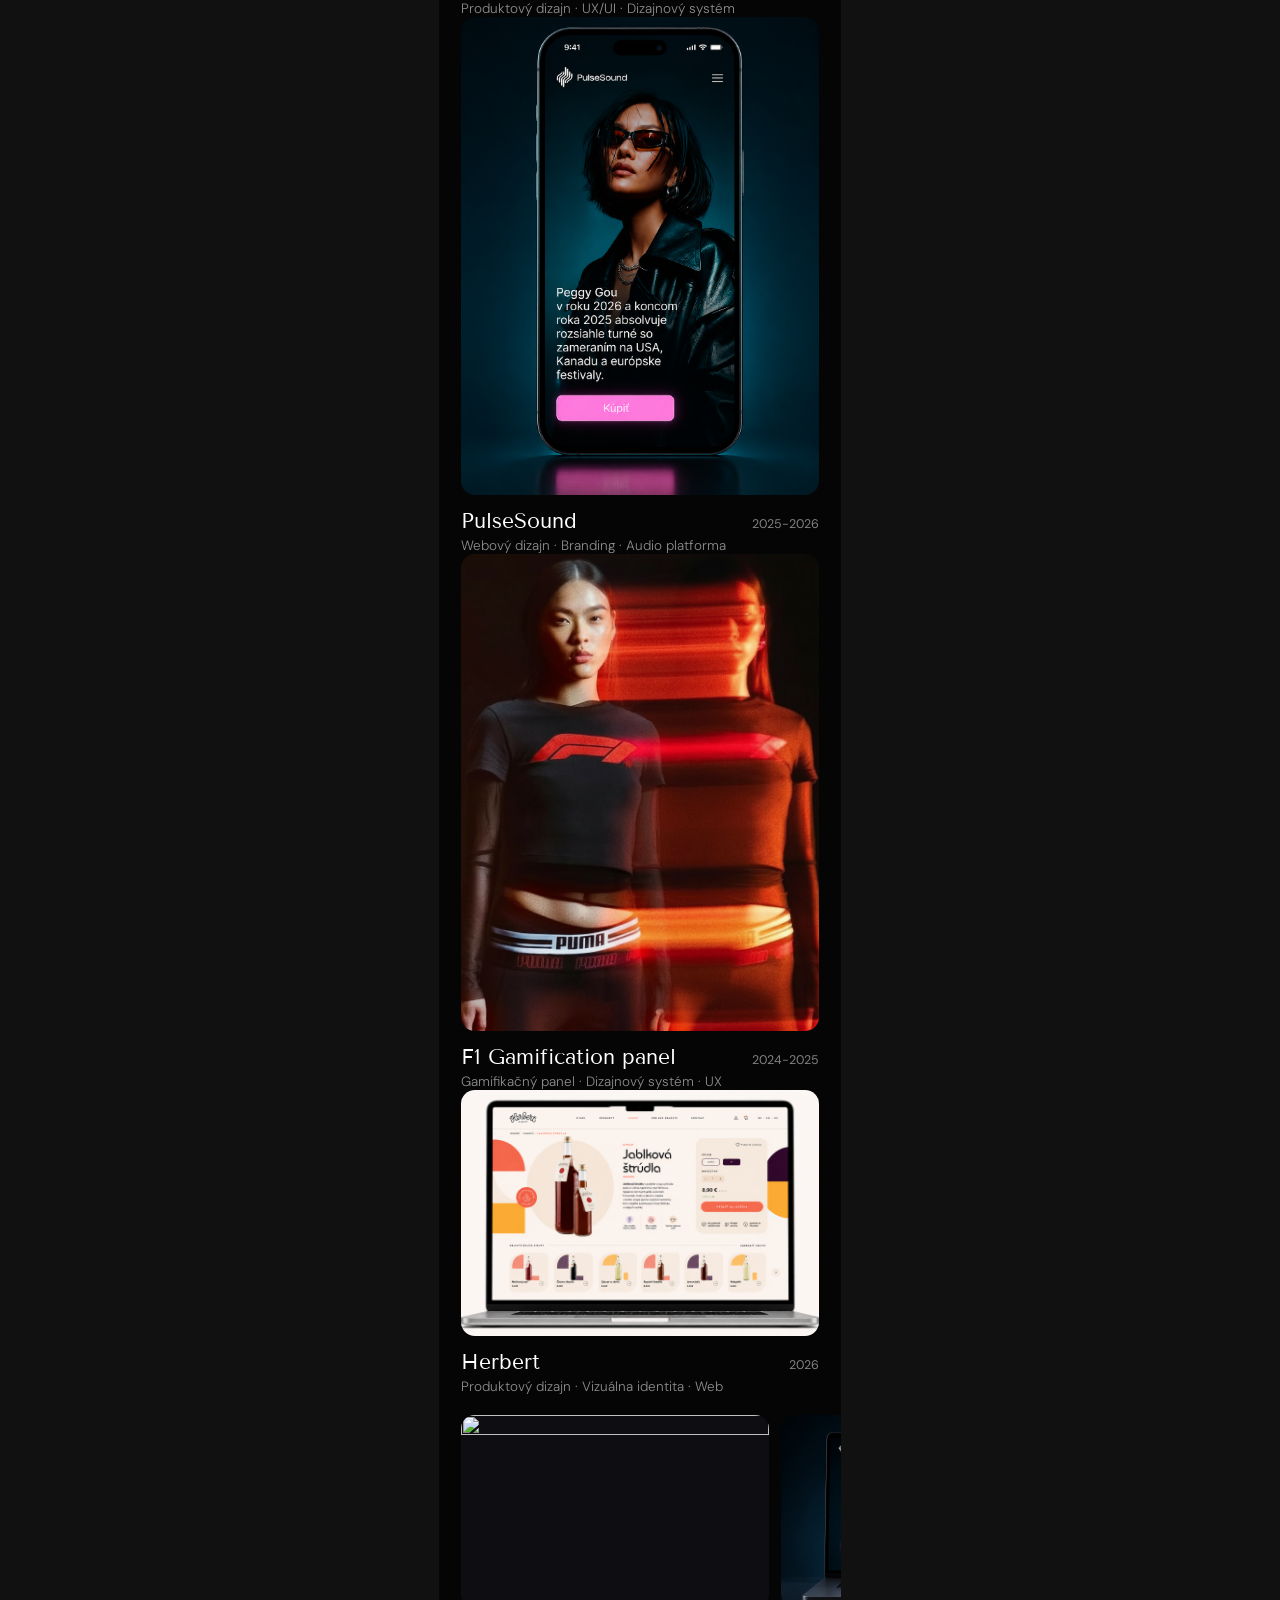
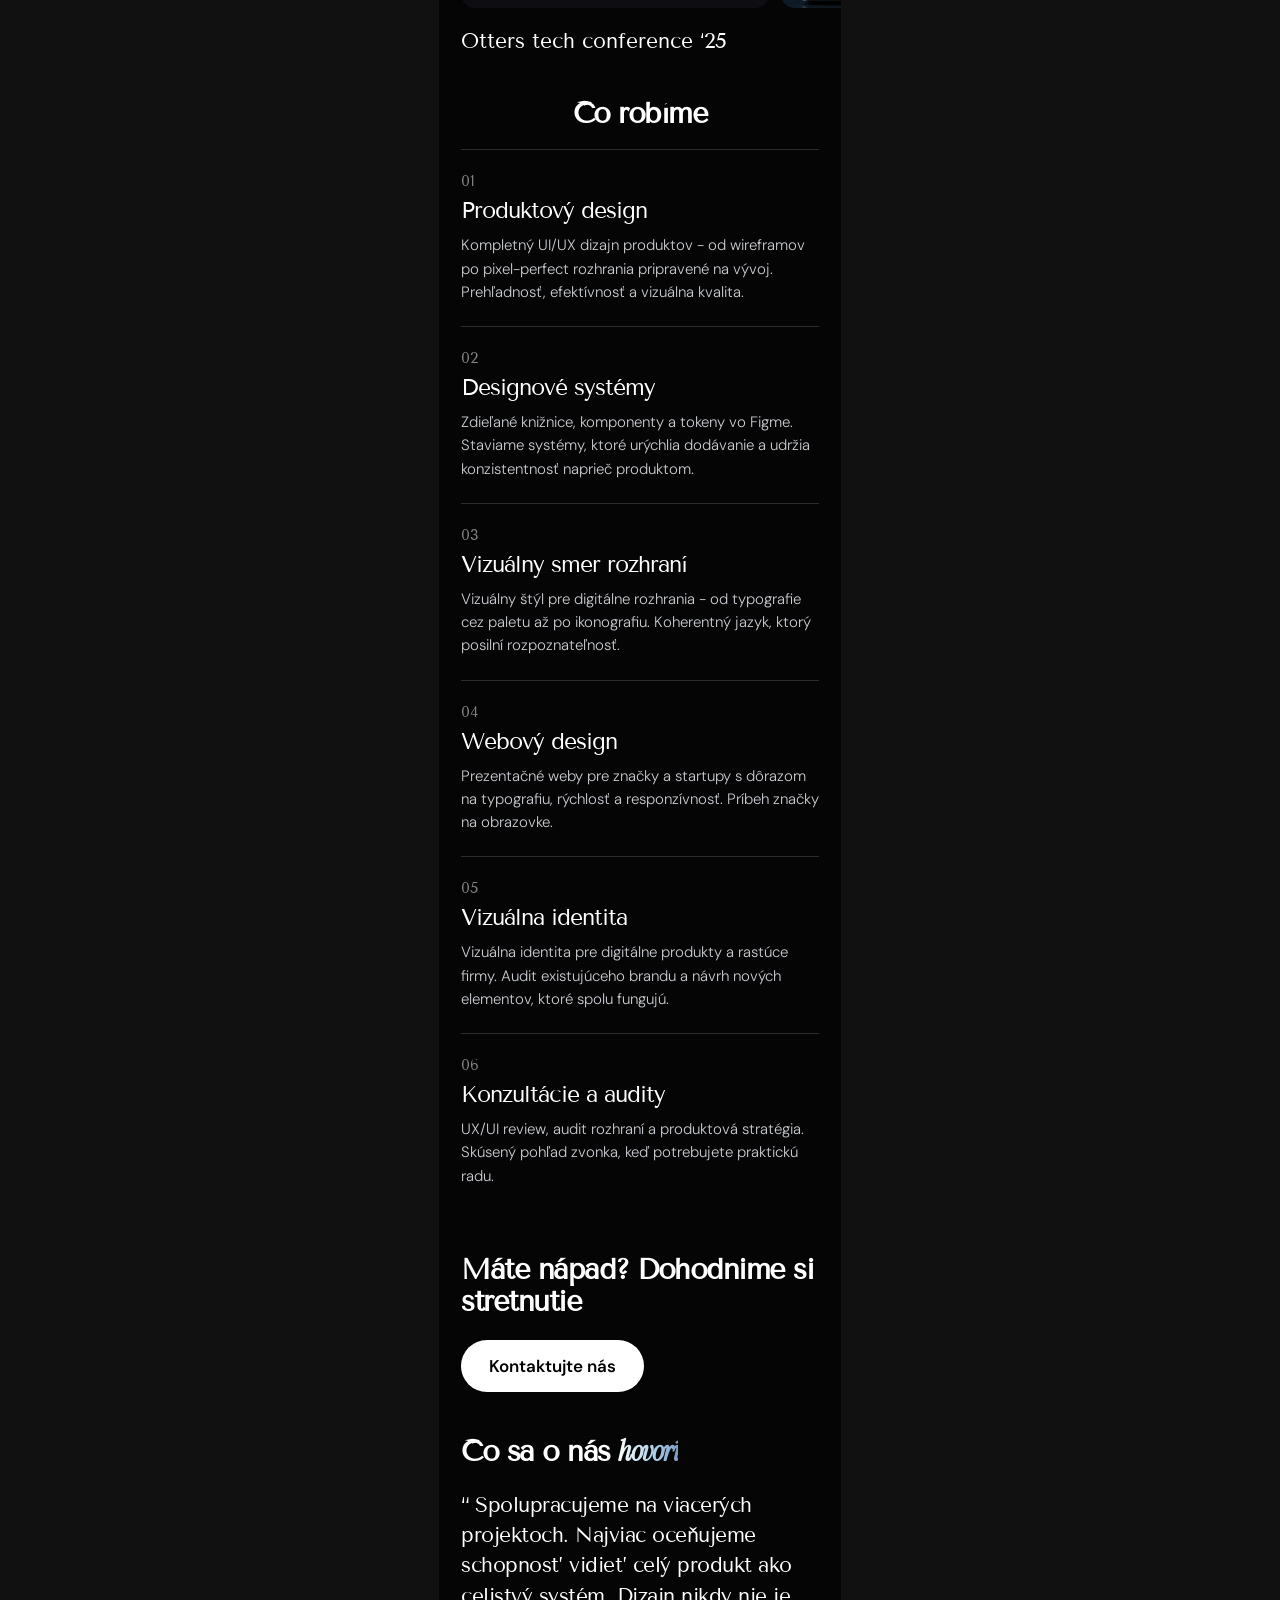
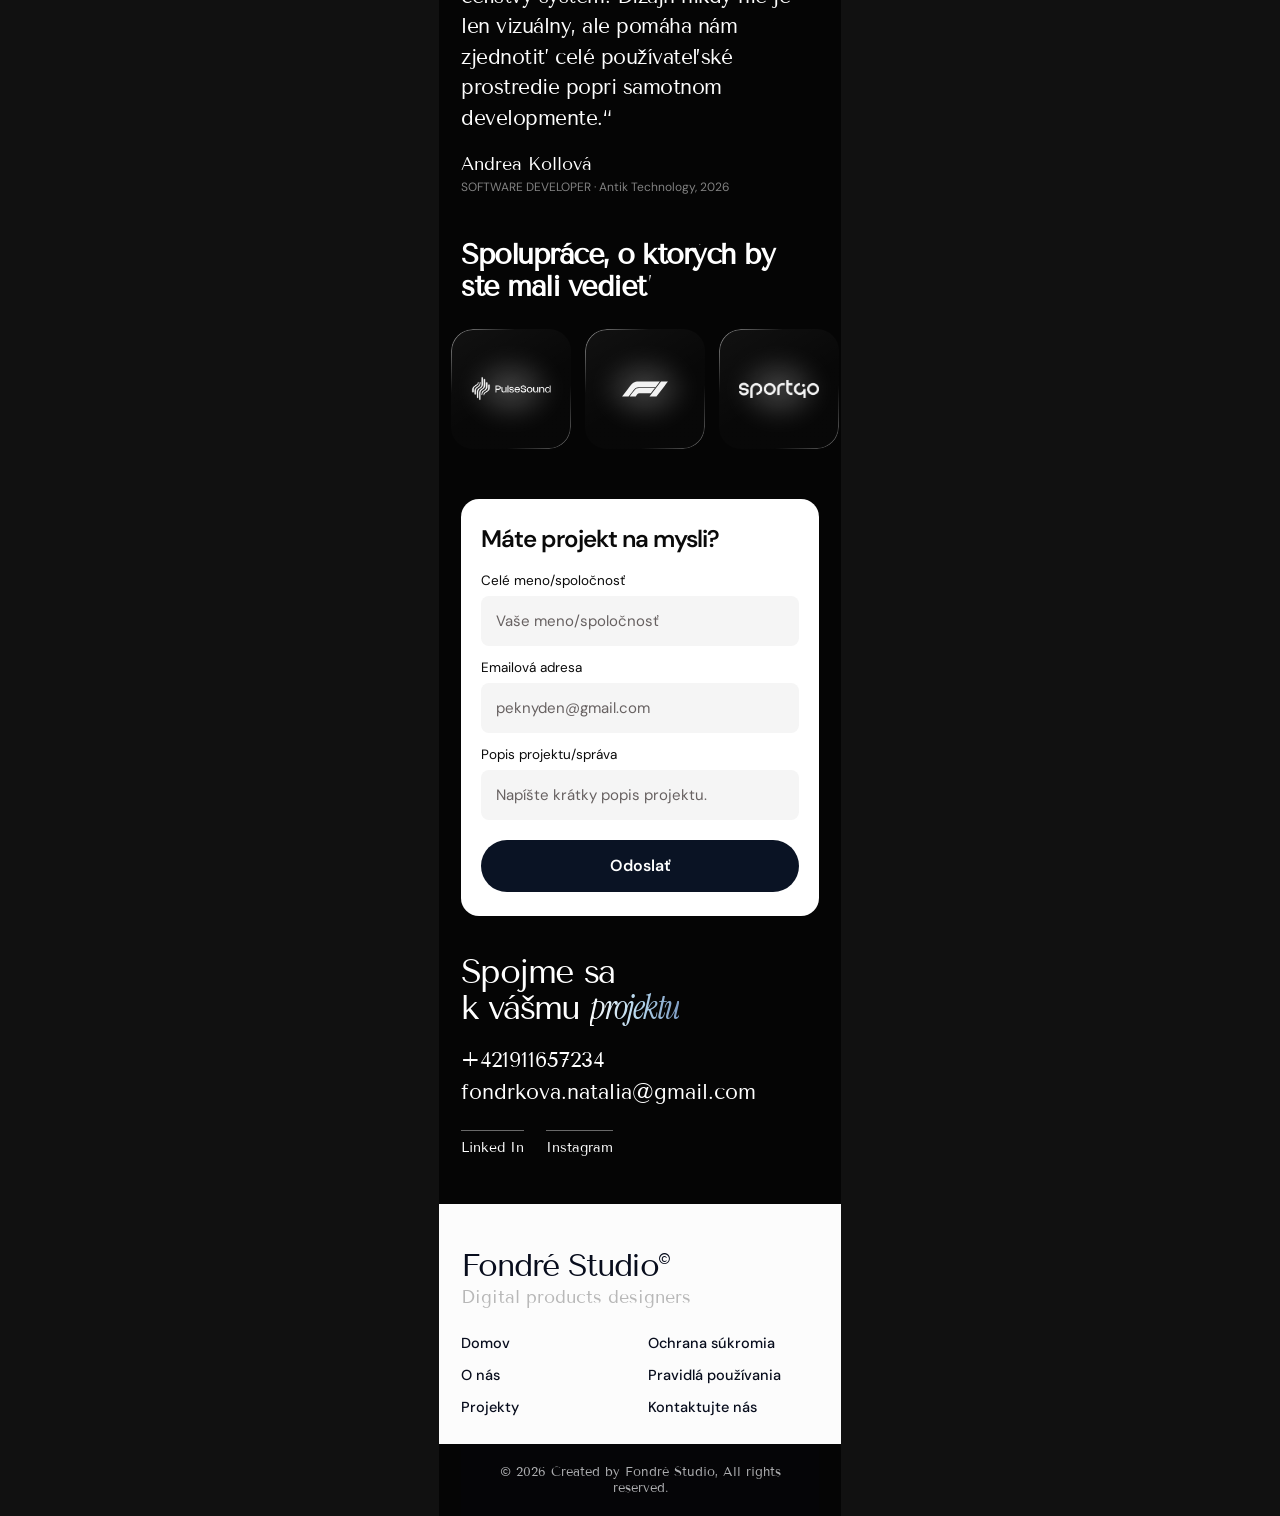
==== commit 8a528eb9: "Marquee logos: Otters -> Sportqo, PlayStation -> Drixton - Swap the glassmorphism marquee card logos" ====
--- a/m-home.html
+++ b/m-home.html
@@ -80,8 +80,8 @@
       <div class="m-marquee"><div class="row">
         <div class="m-mcard"><img src="assets/marquee_pulsesound.png"></div>
         <div class="m-mcard"><img src="assets/f1_logo.svg"></div>
-        <div class="m-mcard"><img src="assets/otters_logo.svg"></div>
-        <div class="m-mcard"><img src="assets/vector_logo.svg"></div>
+        <div class="m-mcard"><img src="assets/sportqo_logo.png" class="sportqo" alt="Sportqo"></div>
+        <div class="m-mcard"><img src="assets/drixton_logo.svg" class="drixton" alt="Drixton"></div>
         <div class="m-mcard"><img src="assets/frame3751.svg"></div>
       </div></div>
     </section>
--- a/mframe.css
+++ b/mframe.css
@@ -113,3 +113,6 @@
 .m-foot .links{display:grid;grid-template-columns:1fr 1fr;gap:14px 16px;margin-top:26px}
 .m-foot .links span{font-family:'DM Sans',sans-serif;font-weight:500;font-size:14.5px;color:#080d1d}
 .m-copy{padding:20px 22px;text-align:center;font-family:'Tenor Sans',serif;font-size:12.5px;color:#adaeb0;background:#050507}
+
+/* dark brand logos rendered white on the dark glass cards */
+.m-mcard img.sportqo,.m-mcard img.drixton{filter:brightness(0) invert(1)}
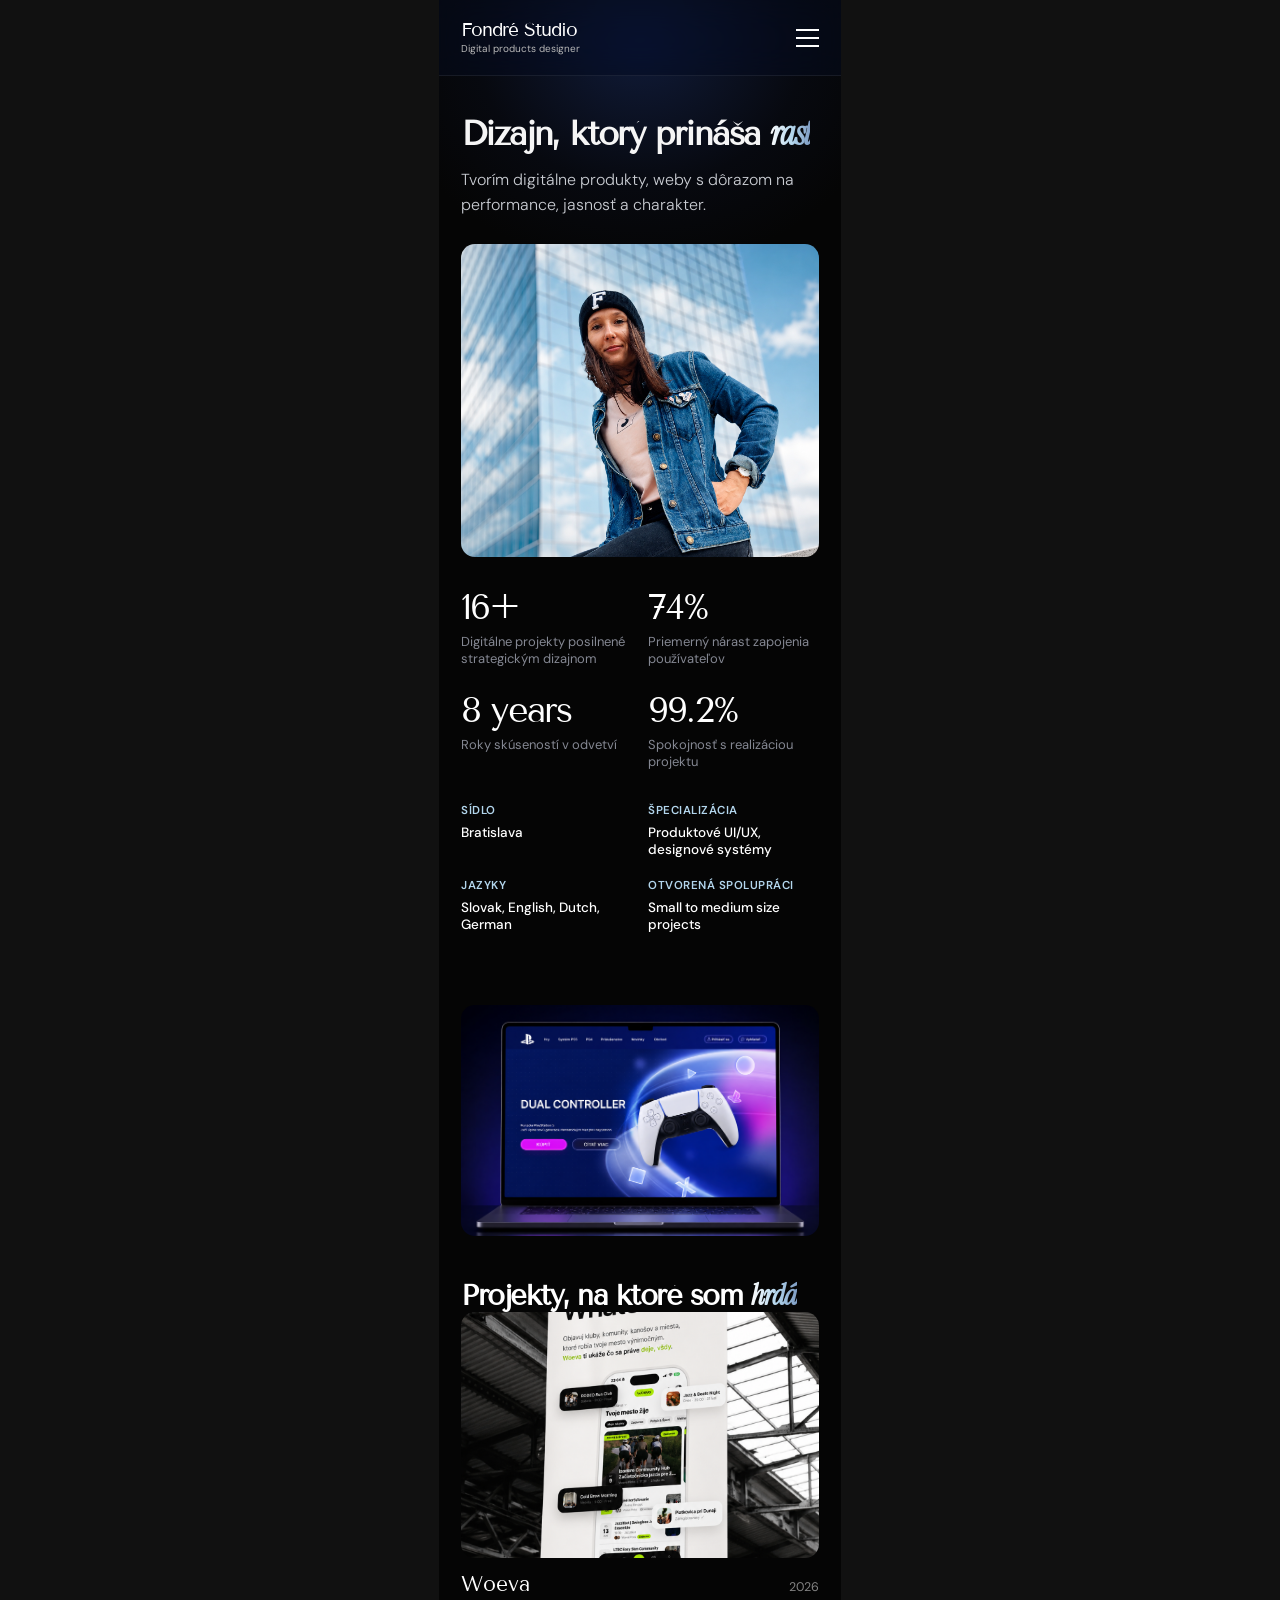
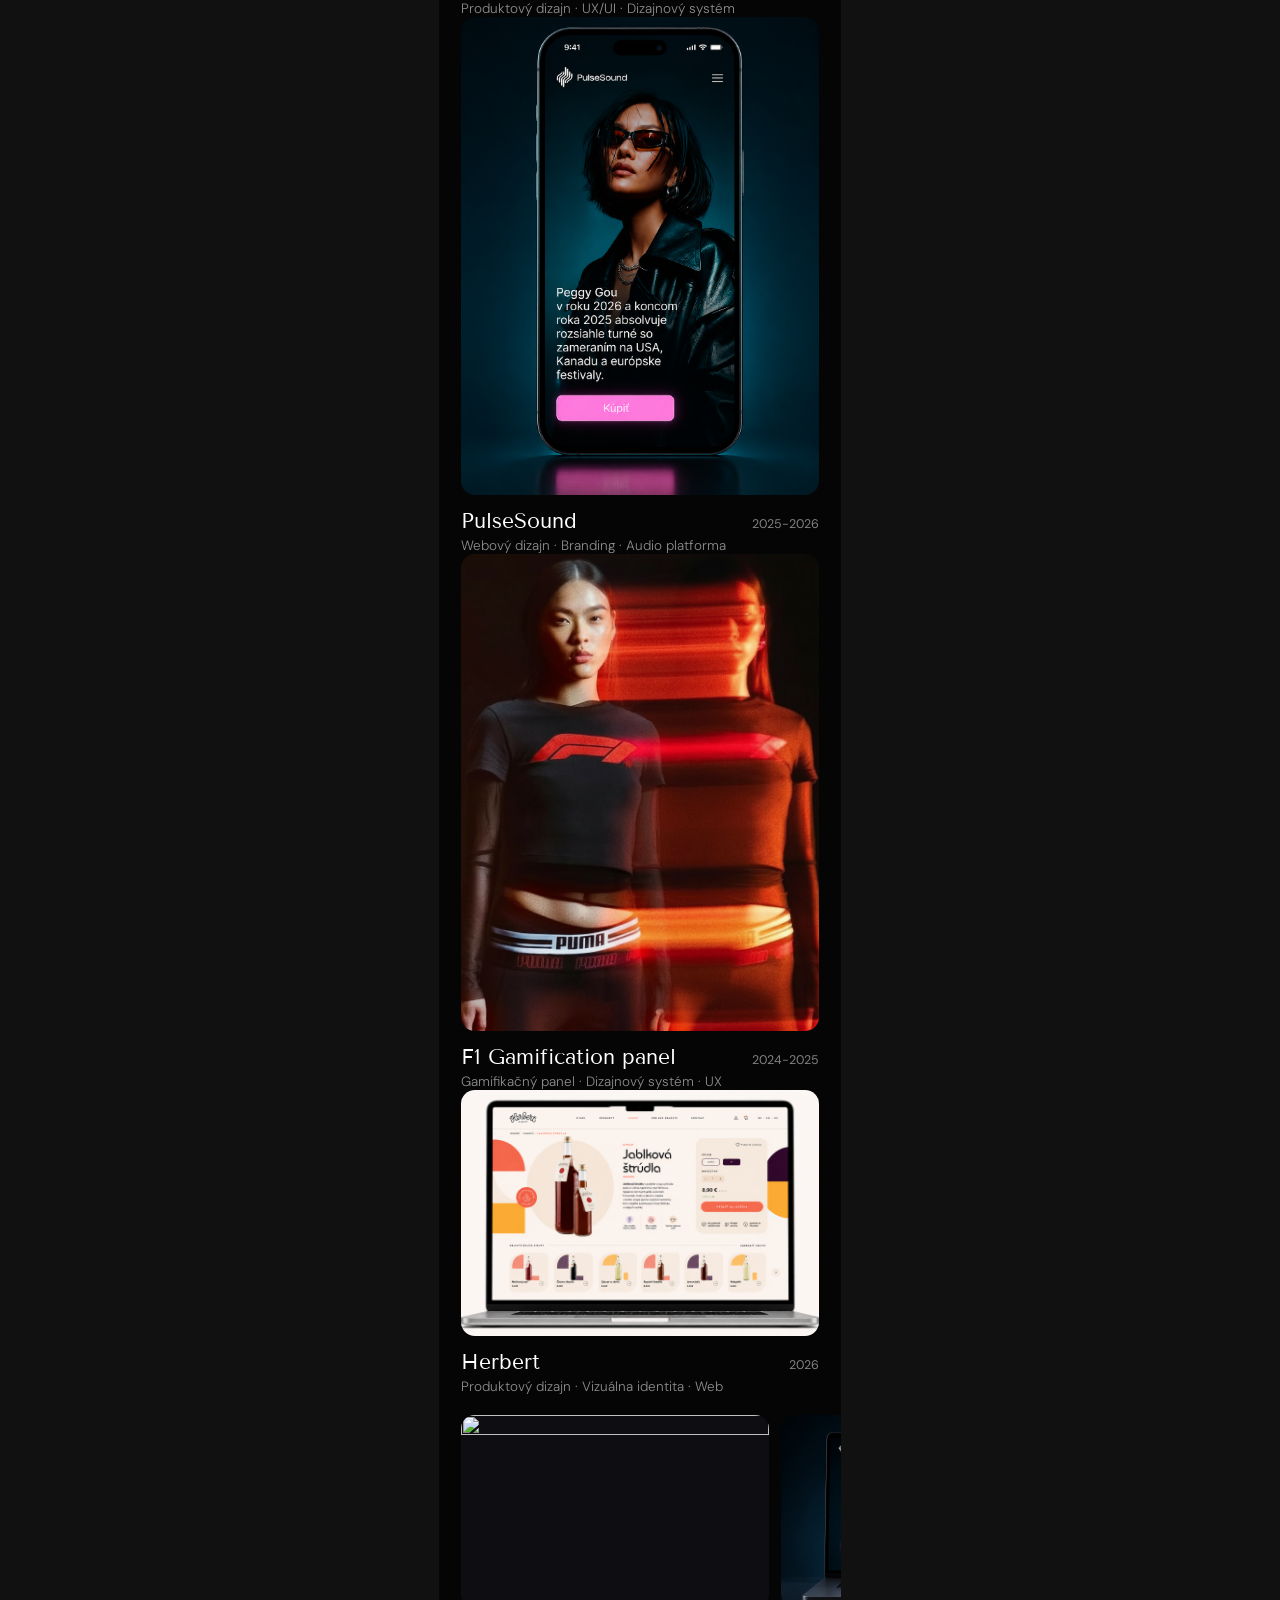
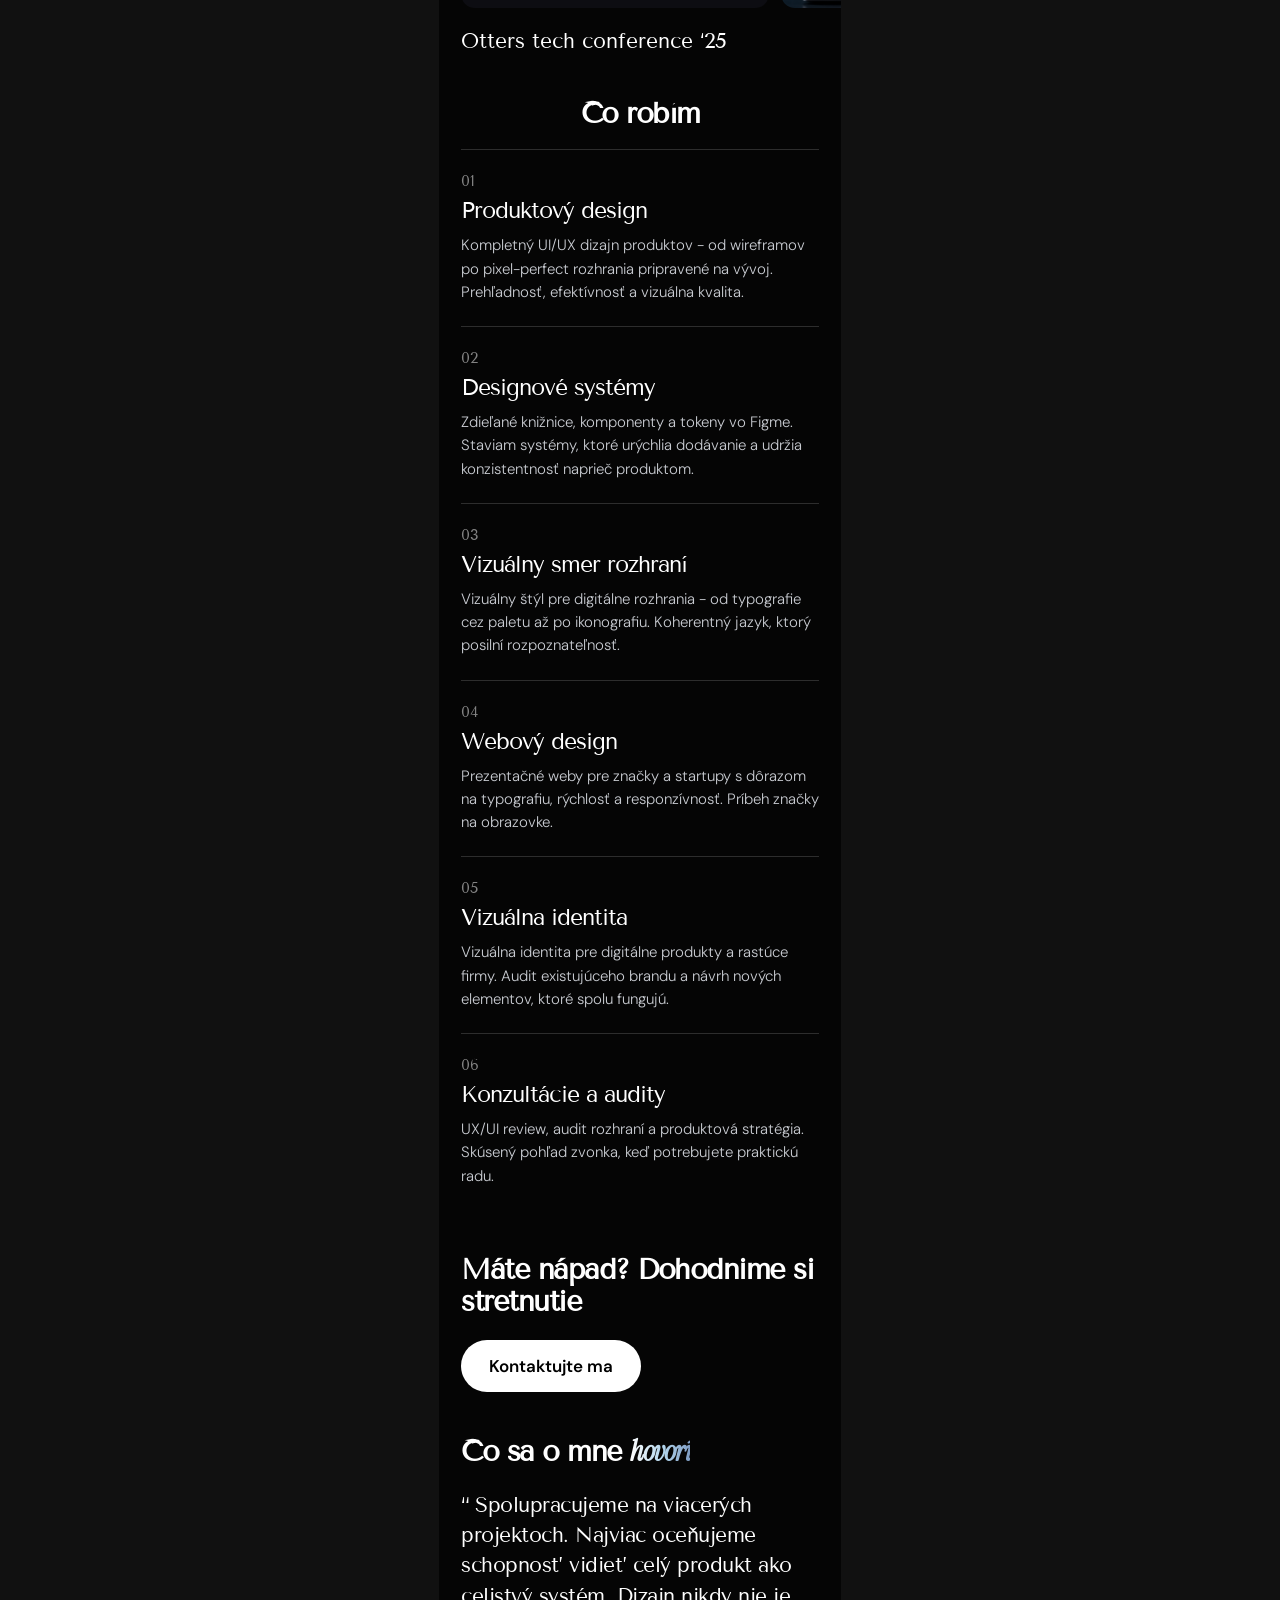
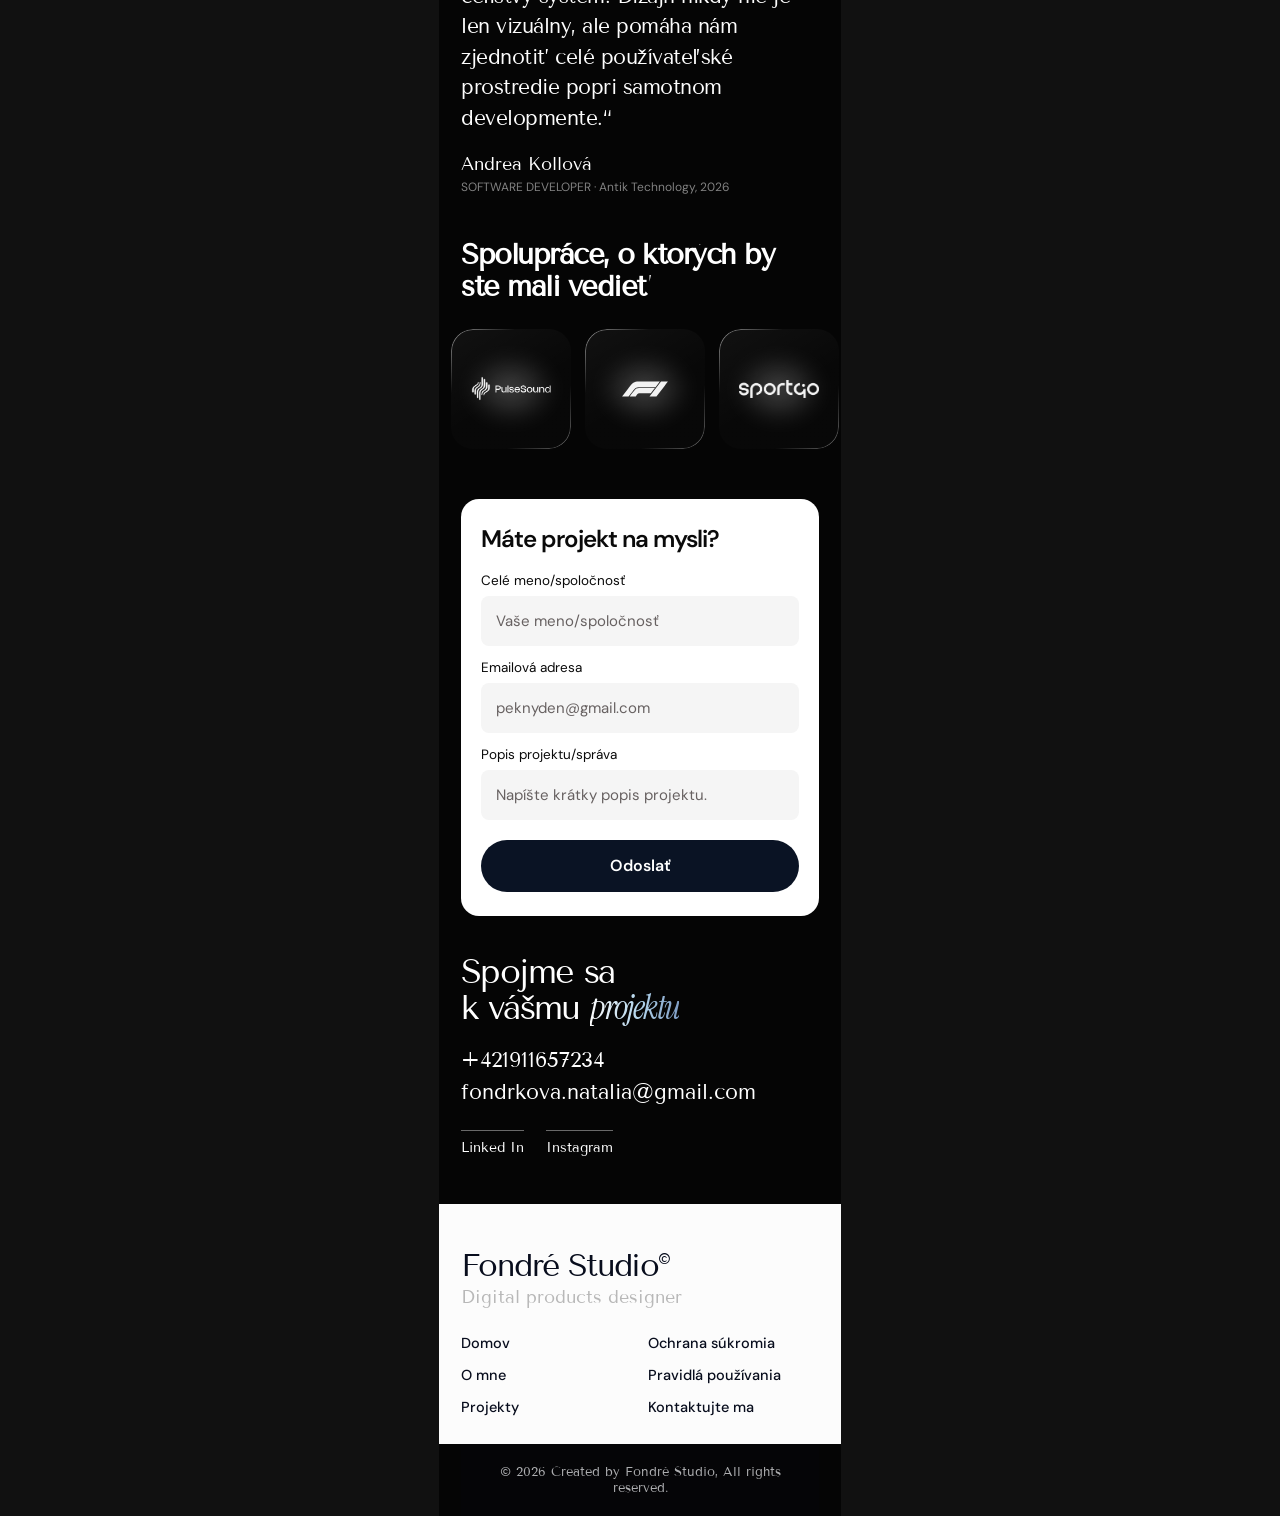
==== commit 756534c8: "Portfólio v prvej osobe: logo, O mne a celý text v jednotnom čísle Web hovoril za štúdio ("tvoríme"," ====
--- a/m-home.html
+++ b/m-home.html
@@ -6,14 +6,14 @@
 <div class="mframe" id="cap">
 
   <div class="mnav">
-    <a class="mnav-logo" href="#"><b>Fondré Studio</b><small>Digital products designers</small></a>
+    <a class="mnav-logo" href="#"><b>Fondré Studio</b><small>Digital products designer</small></a>
     <button class="mnav-burger"><span></span><span></span><span></span></button>
   </div>
 
   <div class="m-wrap">
     <section class="m-hero m-sec">
       <h1 class="m-h1">Dizajn, ktorý prináša <span class="m-grad">rast</span></h1>
-      <p class="m-lead">Tvoríme digitálne produkty, weby s dôrazom na performance, jasnosť a charakter.</p>
+      <p class="m-lead">Tvorím digitálne produkty, weby s dôrazom na performance, jasnosť a charakter.</p>
       <img class="m-hero-photo" src="assets/hero_foto.png" alt="" style="object-position:60% 50%">
       <div class="m-stats">
         <div class="m-stat"><div class="num">16+</div><div class="lbl">Digitálne projekty posilnené strategickým dizajnom</div></div>
@@ -22,10 +22,10 @@
         <div class="m-stat"><div class="num">99.2%</div><div class="lbl">Spokojnosť s realizáciou projektu</div></div>
       </div>
       <div class="m-facts">
-        <div><div class="k">SÍDLO</div><div class="v">Bratislava a Viedeň</div></div>
+        <div><div class="k">SÍDLO</div><div class="v">Bratislava</div></div>
         <div><div class="k">ŠPECIALIZÁCIA</div><div class="v">Produktové UI/UX, designové systémy</div></div>
         <div><div class="k">JAZYKY</div><div class="v">Slovak, English, Dutch, German</div></div>
-        <div><div class="k">OTVORENÍ SPOLUPRÁCI</div><div class="v">Medium size freelance projects</div></div>
+        <div><div class="k">OTVORENÁ SPOLUPRÁCI</div><div class="v">Small to medium size projects</div></div>
       </div>
     </section>
 
@@ -34,7 +34,7 @@
     </section>
 
     <section class="m-sec" style="padding-top:0">
-      <h2 class="m-h2">Projekty na, ktoré sme <span class="m-grad">hrdí</span></h2>
+      <h2 class="m-h2">Projekty, na ktoré som <span class="m-grad">hrdá</span></h2>
       <a class="m-proj"><div class="media"><img src="assets/proj_rect19.png" alt=""></div>
         <div class="row"><span class="ttl">Woeva</span><span class="yr">2026</span></div><div class="sub">Produktový dizajn · UX/UI · Dizajnový systém</div></a>
       <a class="m-proj tall"><div class="media"><img src="assets/proj_rect8.png" alt=""></div>
@@ -52,10 +52,10 @@
     </section>
 
     <section class="m-sec" style="padding-top:0">
-      <h2 class="m-h2" style="text-align:center">Čo robíme</h2>
+      <h2 class="m-h2" style="text-align:center">Čo robím</h2>
       <div style="margin-top:20px">
         <div class="m-serv"><div class="no">01</div><h4>Produktový design</h4><p>Kompletný UI/UX dizajn produktov - od wireframov po pixel-perfect rozhrania pripravené na vývoj. Prehľadnosť, efektívnosť a vizuálna kvalita.</p></div>
-        <div class="m-serv"><div class="no">02</div><h4>Designové systémy</h4><p>Zdieľané knižnice, komponenty a tokeny vo Figme. Staviame systémy, ktoré urýchlia dodávanie a udržia konzistentnosť naprieč produktom.</p></div>
+        <div class="m-serv"><div class="no">02</div><h4>Designové systémy</h4><p>Zdieľané knižnice, komponenty a tokeny vo Figme. Staviam systémy, ktoré urýchlia dodávanie a udržia konzistentnosť naprieč produktom.</p></div>
         <div class="m-serv"><div class="no">03</div><h4>Vizuálny smer rozhraní</h4><p>Vizuálny štýl pre digitálne rozhrania - od typografie cez paletu až po ikonografiu. Koherentný jazyk, ktorý posilní rozpoznateľnosť.</p></div>
         <div class="m-serv"><div class="no">04</div><h4>Webový design</h4><p>Prezentačné weby pre značky a startupy s dôrazom na typografiu, rýchlosť a responzívnosť. Príbeh značky na obrazovke.</p></div>
         <div class="m-serv"><div class="no">05</div><h4>Vizuálna identita</h4><p>Vizuálna identita pre digitálne produkty a rastúce firmy. Audit existujúceho brandu a návrh nových elementov, ktoré spolu fungujú.</p></div>
@@ -65,11 +65,11 @@
 
     <section class="m-sec" style="padding-top:0">
       <h2 class="m-h2">Máte nápad? Dohodnime si stretnutie</h2>
-      <a class="m-cta">Kontaktujte nás</a>
+      <a class="m-cta">Kontaktujte ma</a>
     </section>
 
     <section class="m-sec" style="padding-top:0">
-      <h2 class="m-h2">Čo sa o nás <span class="m-grad">hovorí</span></h2>
+      <h2 class="m-h2">Čo sa o mne <span class="m-grad">hovorí</span></h2>
       <div class="m-quote">“ Spolupracujeme na viacerých projektoch. Najviac oceňujeme schopnosť vidieť celý produkt ako celistvý systém. Dizajn nikdy nie je len vizuálny, ale pomáha nám zjednotiť celé používateľské prostredie popri samotnom developmente.“</div>
       <div class="m-author">Andrea Kollová</div>
       <div class="m-role">SOFTWARE DEVELOPER · Antik Technology, 2026</div>
@@ -100,8 +100,8 @@
     </div>
     <div class="m-foot">
       <div class="brand">Fondré Studio<small>©</small></div>
-      <div class="tagf">Digital products designers</div>
-      <div class="links"><span>Domov</span><span>Ochrana súkromia</span><span>O nás</span><span>Pravidlá používania</span><span>Projekty</span><span>Kontaktujte nás</span></div>
+      <div class="tagf">Digital products designer</div>
+      <div class="links"><span>Domov</span><span>Ochrana súkromia</span><span>O mne</span><span>Pravidlá používania</span><span>Projekty</span><span>Kontaktujte ma</span></div>
     </div>
     <div class="m-copy">© 2026 Created by Fondré Studio, All rights reserved.</div>
   </div>
